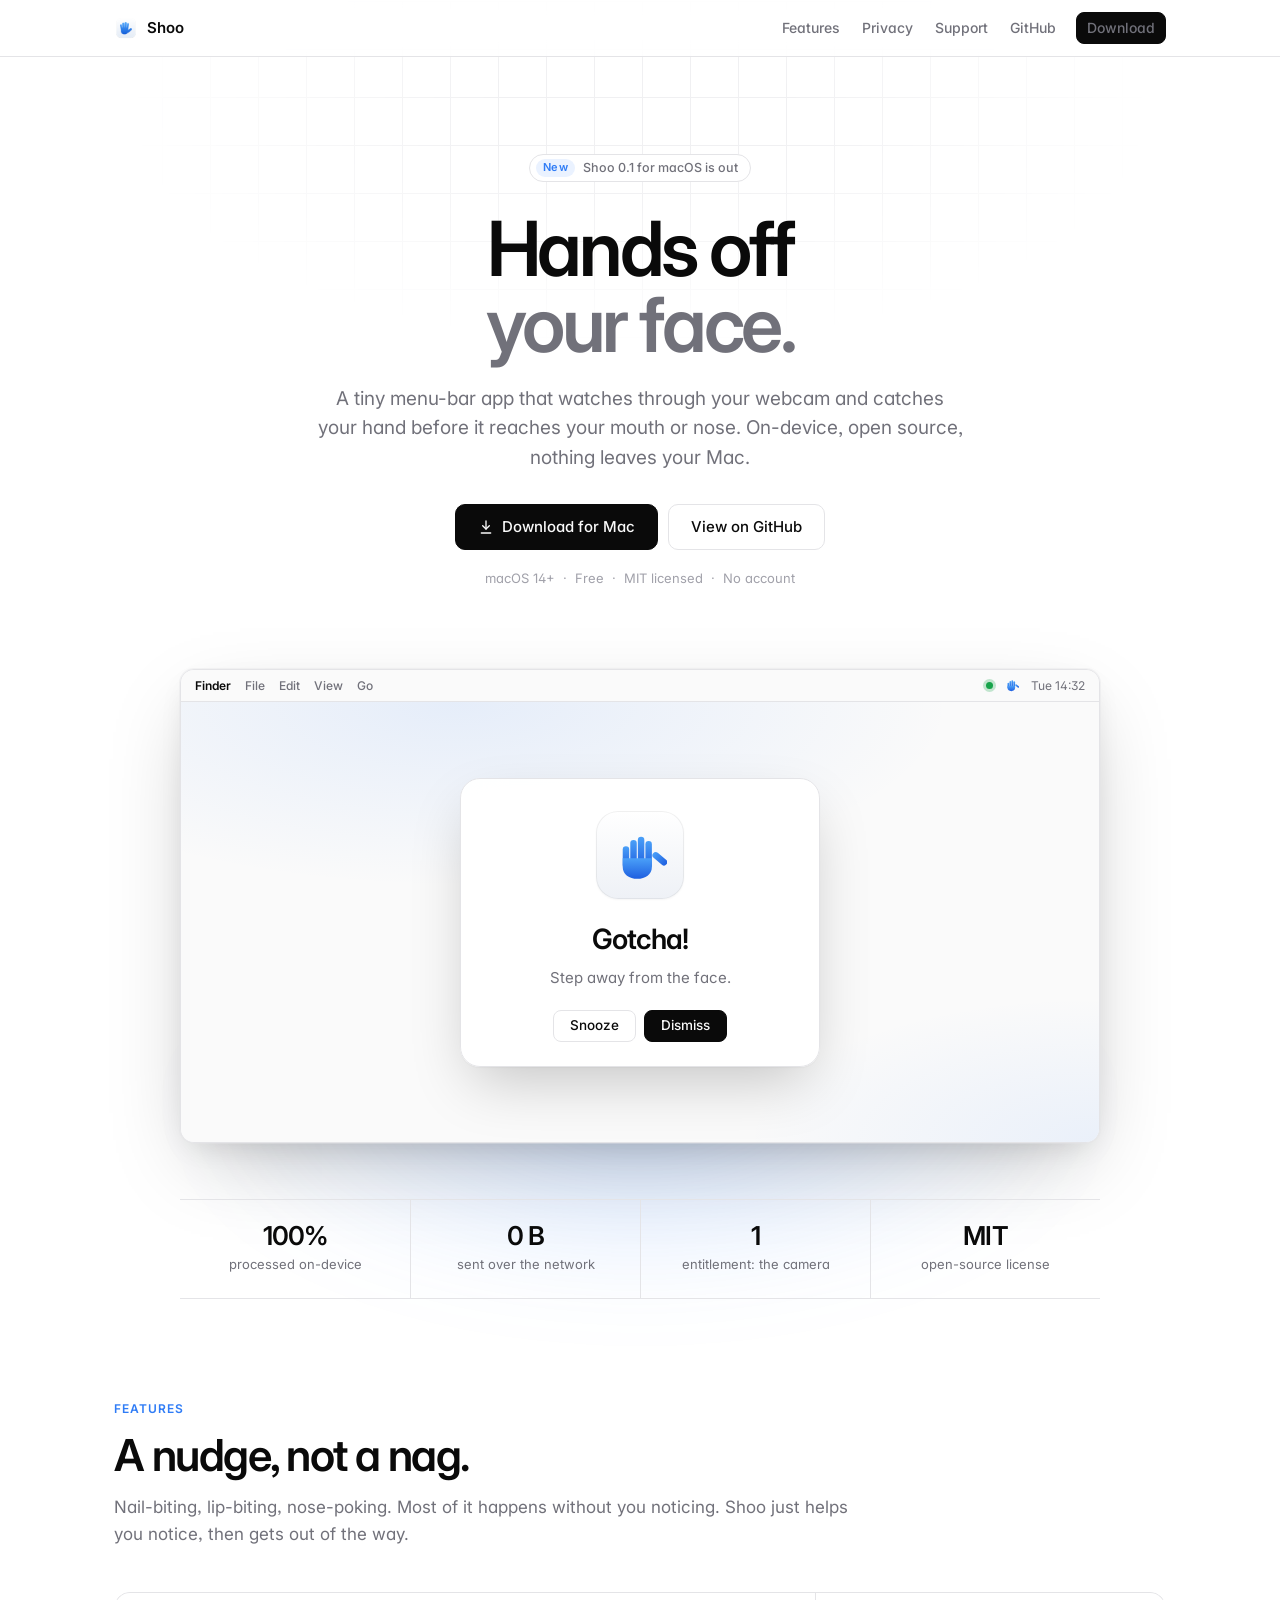
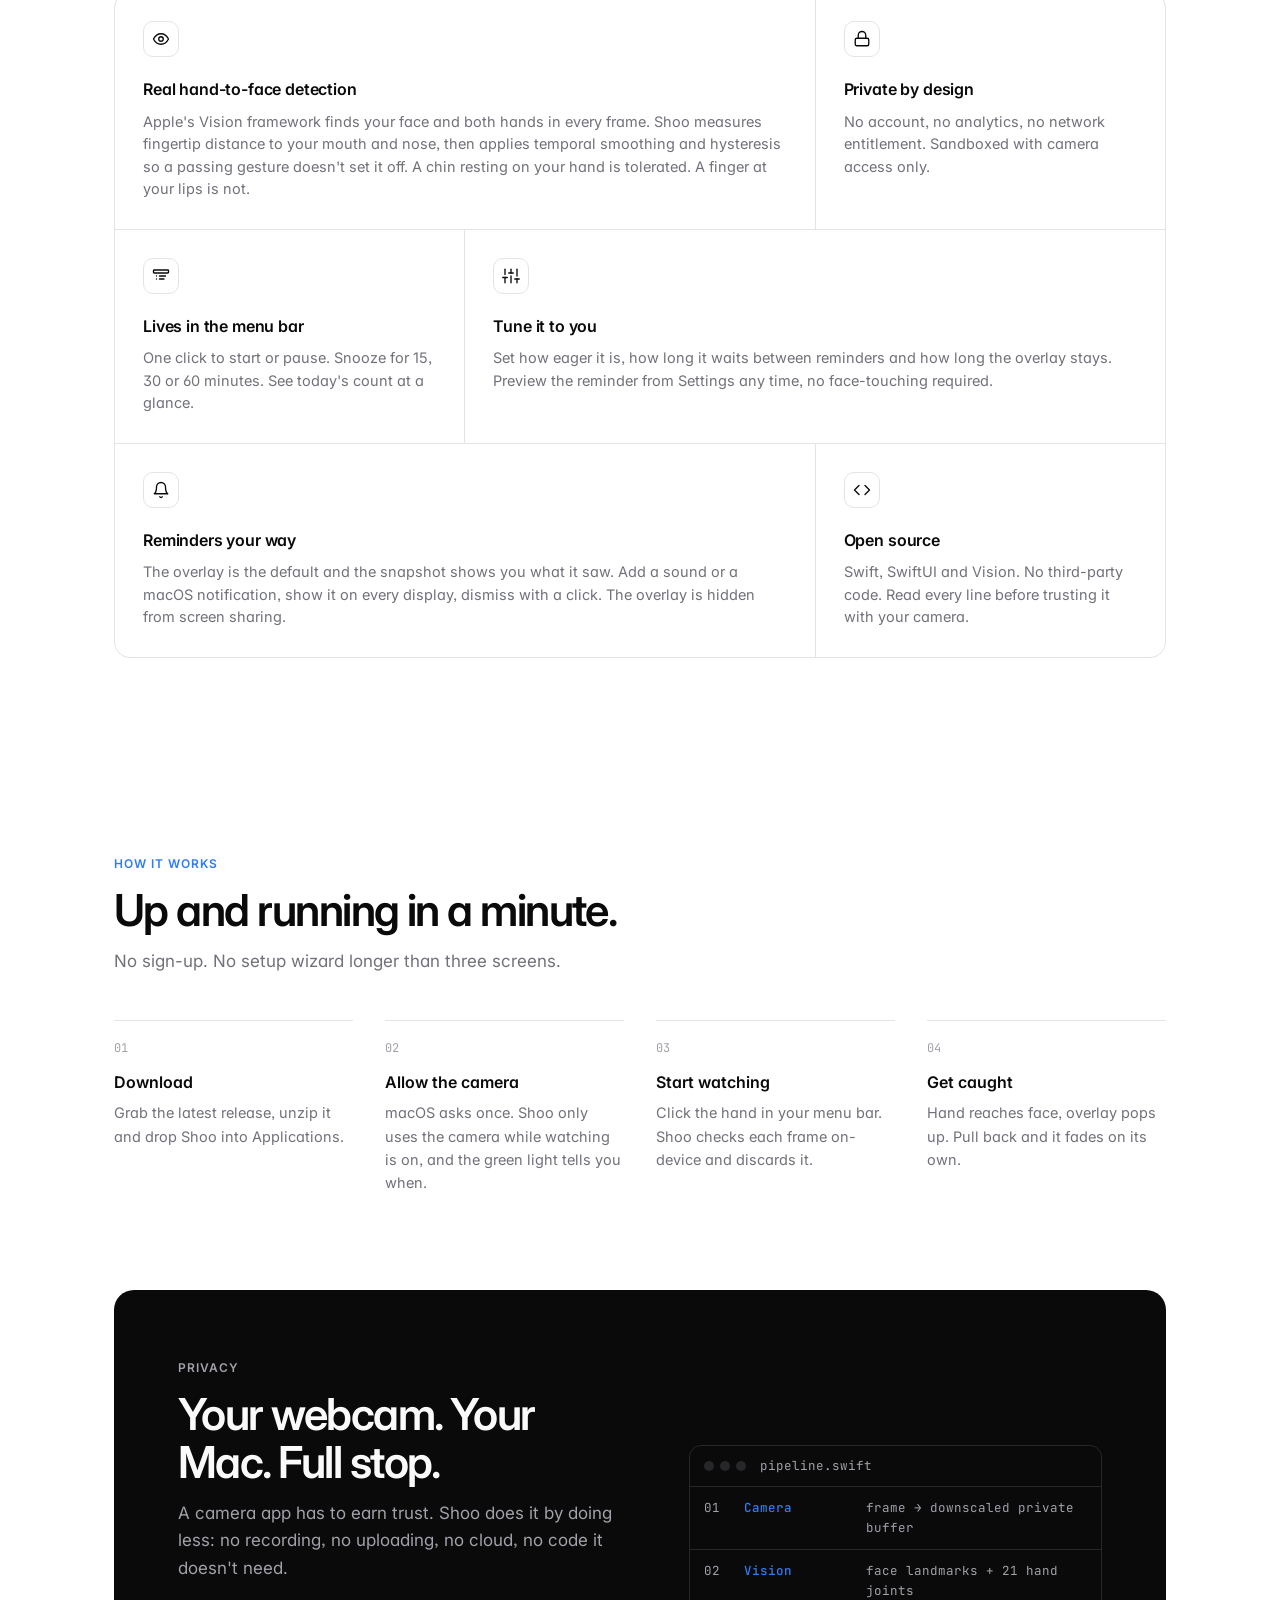
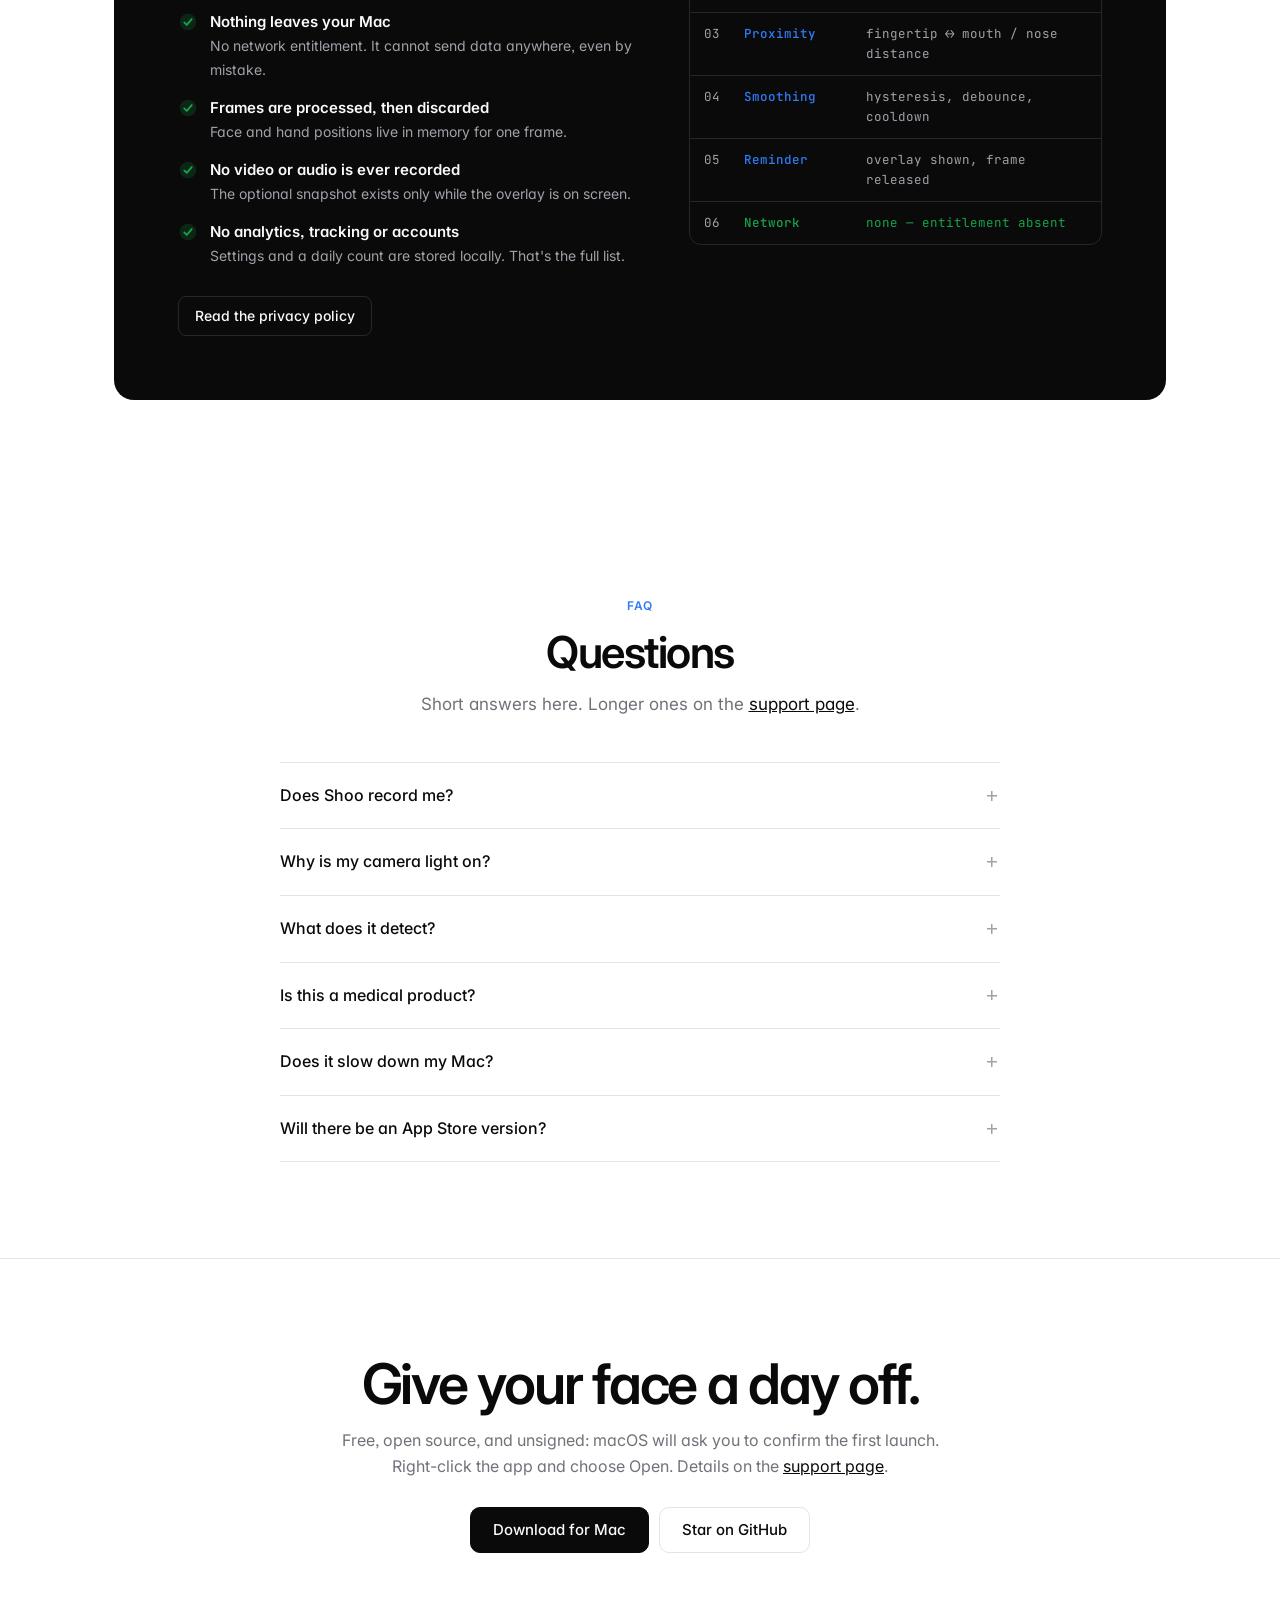
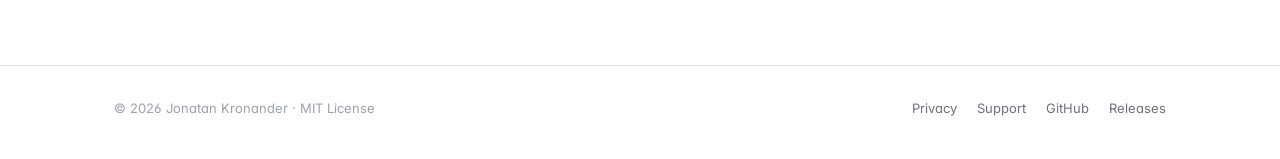
==== site/index.html @ 23e062f3 "feat: add marketing website, hosted privacy policy and support page Static site in `site/` deployed " ====
<!doctype html>
<html lang="en">
<head>
  <meta charset="utf-8">
  <meta name="viewport" content="width=device-width, initial-scale=1">
  <title>Shoo — Hands off your face</title>
  <meta name="description" content="Shoo is a free, open-source macOS menu-bar app that notices when your hand reaches your face and gently reminds you to stop. Everything runs on-device. Nothing leaves your Mac.">
  <link rel="icon" href="assets/favicon.png" type="image/png">
  <link rel="apple-touch-icon" href="assets/apple-touch-icon.png">
  <link rel="preconnect" href="https://fonts.googleapis.com">
  <link rel="preconnect" href="https://fonts.gstatic.com" crossorigin>
  <link href="https://fonts.googleapis.com/css2?family=Inter:wght@400;500;600&family=JetBrains+Mono:wght@400;500&display=swap" rel="stylesheet">
  <link rel="stylesheet" href="style.css">
  <meta property="og:type" content="website">
  <meta property="og:title" content="Shoo — Hands off your face">
  <meta property="og:description" content="A private, on-device macOS reminder for nail-biting, nose-touching and other hand-to-face habits.">
  <meta property="og:image" content="https://jkkronk.github.io/shoo/assets/icon-512.png">
  <meta property="og:url" content="https://jkkronk.github.io/shoo/">
  <meta name="twitter:card" content="summary">
</head>
<body>

<svg width="0" height="0" style="position:absolute" aria-hidden="true">
  <defs>
    <linearGradient id="handGrad" x1="0" y1="0" x2="0" y2="1">
      <stop offset="0" stop-color="#4aa0f8"/>
      <stop offset="1" stop-color="#1f5fe0"/>
    </linearGradient>
    <symbol id="hand" viewBox="0 0 100 100">
      <g fill="url(#handGrad)">
        <rect x="18" y="34" width="12" height="40" rx="6"/>
        <rect x="32" y="22" width="12" height="52" rx="6"/>
        <rect x="46" y="16" width="12" height="58" rx="6"/>
        <rect x="60" y="24" width="12" height="50" rx="6"/>
        <rect x="70" y="46" width="12" height="32" rx="6" transform="rotate(-50 76 48)"/>
        <path d="M18 56 H72 V72 C72 86 60 94 45 94 C30 94 18 86 18 72 Z"/>
      </g>
    </symbol>
    <symbol id="check" viewBox="0 0 24 24">
      <circle cx="12" cy="12" r="10" fill="currentColor" opacity="0.18"/>
      <path d="M7.5 12.5l3 3 6-7" fill="none" stroke="currentColor" stroke-width="2.2" stroke-linecap="round" stroke-linejoin="round"/>
    </symbol>
  </defs>
</svg>

<header class="site-header">
  <div class="wrap">
    <a class="brand" href="./">
      <img src="assets/favicon.png" alt="" width="24" height="24">
      Shoo
    </a>
    <nav class="nav" aria-label="Primary">
      <a href="#features" class="hide-sm">Features</a>
      <a href="#privacy" class="hide-sm">Privacy</a>
      <a href="support.html">Support</a>
      <a href="https://github.com/jkkronk/shoo">GitHub</a>
      <a class="btn btn-primary btn-sm" href="https://github.com/jkkronk/shoo/releases/latest">Download</a>
    </nav>
  </div>
</header>

<main>

  <div class="wrap">
    <section class="hero">
      <a class="pill" href="https://github.com/jkkronk/shoo/releases/latest">
        <span class="tag">New</span>
        Shoo 0.1 for macOS is out
      </a>
      <h1>Hands off<br><span class="dim">your face.</span></h1>
      <p class="lead">
        A tiny menu-bar app that watches through your webcam and catches your hand
        before it reaches your mouth or nose. On-device, open source, nothing leaves your Mac.
      </p>
      <div class="cta-row">
        <a class="btn btn-primary btn-lg" href="https://github.com/jkkronk/shoo/releases/latest">
          <svg viewBox="0 0 24 24" fill="none" stroke="currentColor" stroke-width="2" stroke-linecap="round" stroke-linejoin="round" aria-hidden="true"><path d="M12 3v12"/><path d="m7 10 5 5 5-5"/><path d="M5 21h14"/></svg>
          Download for Mac
        </a>
        <a class="btn btn-secondary btn-lg" href="https://github.com/jkkronk/shoo">View on GitHub</a>
      </div>
      <p class="fineprint"><span>macOS 14+</span><span>Free</span><span>MIT licensed</span><span>No account</span></p>
    </section>

    <div class="stage">
      <div class="window" aria-label="Illustration of the Shoo reminder overlay on a Mac desktop">
        <div class="menubar" aria-hidden="true">
          <div class="left"><b>Finder</b><span>File</span><span>Edit</span><span>View</span><span>Go</span></div>
          <div class="right"><span class="live"></span><svg class="hand"><use href="#hand"/></svg><span>Tue 14:32</span></div>
        </div>
        <div class="desktop">
          <div class="overlay" role="img" aria-label="Reminder overlay saying Gotcha! Step away from the face, with Snooze and Dismiss buttons">
            <div class="hand-badge"><svg aria-hidden="true"><use href="#hand"/></svg></div>
            <h3>Gotcha!</h3>
            <p>Step away from the face.</p>
            <div class="buttons"><span>Snooze</span><span class="primary">Dismiss</span></div>
          </div>
        </div>
      </div>

      <div class="stats" aria-label="Key facts">
        <div><b>100%</b><span>processed on-device</span></div>
        <div><b>0 B</b><span>sent over the network</span></div>
        <div><b>1</b><span>entitlement: the camera</span></div>
        <div><b>MIT</b><span>open-source license</span></div>
      </div>
    </div>
  </div>

  <div class="wrap">
    <section id="features">
      <span class="kicker">Features</span>
      <h2 class="section-title">A nudge, not a nag.</h2>
      <p class="section-sub">
        Nail-biting, lip-biting, nose-poking. Most of it happens without you noticing.
        Shoo just helps you notice, then gets out of the way.
      </p>
      <div class="bento">
        <div class="span-2">
          <div class="icon"><svg viewBox="0 0 24 24" fill="none" stroke="currentColor" stroke-width="1.8" stroke-linecap="round" stroke-linejoin="round"><path d="M2 12s3.5-7 10-7 10 7 10 7-3.5 7-10 7S2 12 2 12z"/><circle cx="12" cy="12" r="3"/></svg></div>
          <h3>Real hand-to-face detection</h3>
          <p>Apple's Vision framework finds your face and both hands in every frame. Shoo measures fingertip distance to your mouth and nose, then applies temporal smoothing and hysteresis so a passing gesture doesn't set it off. A chin resting on your hand is tolerated. A finger at your lips is not.</p>
        </div>
        <div>
          <div class="icon"><svg viewBox="0 0 24 24" fill="none" stroke="currentColor" stroke-width="1.8" stroke-linecap="round" stroke-linejoin="round"><rect x="3" y="11" width="18" height="10" rx="2"/><path d="M7 11V7a5 5 0 0 1 10 0v4"/></svg></div>
          <h3>Private by design</h3>
          <p>No account, no analytics, no network entitlement. Sandboxed with camera access only.</p>
        </div>
        <div>
          <div class="icon"><svg viewBox="0 0 24 24" fill="none" stroke="currentColor" stroke-width="1.8" stroke-linecap="round" stroke-linejoin="round"><rect x="2" y="4" width="20" height="4" rx="1"/><path d="M6 12h.01"/><path d="M10 12h8"/><path d="M6 16h.01"/><path d="M10 16h6"/></svg></div>
          <h3>Lives in the menu bar</h3>
          <p>One click to start or pause. Snooze for 15, 30 or 60 minutes. See today's count at a glance.</p>
        </div>
        <div class="span-2">
          <div class="icon"><svg viewBox="0 0 24 24" fill="none" stroke="currentColor" stroke-width="1.8" stroke-linecap="round" stroke-linejoin="round"><path d="M4 21v-7"/><path d="M4 10V3"/><path d="M12 21v-9"/><path d="M12 8V3"/><path d="M20 21v-5"/><path d="M20 12V3"/><path d="M1 14h6"/><path d="M9 8h6"/><path d="M17 16h6"/></svg></div>
          <h3>Tune it to you</h3>
          <p>Set how eager it is, how long it waits between reminders and how long the overlay stays. Preview the reminder from Settings any time, no face-touching required.</p>
        </div>
        <div class="span-2">
          <div class="icon"><svg viewBox="0 0 24 24" fill="none" stroke="currentColor" stroke-width="1.8" stroke-linecap="round" stroke-linejoin="round"><path d="M18 8A6 6 0 0 0 6 8c0 7-3 9-3 9h18s-3-2-3-9"/><path d="M13.7 21a2 2 0 0 1-3.4 0"/></svg></div>
          <h3>Reminders your way</h3>
          <p>The overlay is the default and the snapshot shows you what it saw. Add a sound or a macOS notification, show it on every display, dismiss with a click. The overlay is hidden from screen sharing.</p>
        </div>
        <div>
          <div class="icon"><svg viewBox="0 0 24 24" fill="none" stroke="currentColor" stroke-width="1.8" stroke-linecap="round" stroke-linejoin="round"><path d="M16 18 22 12 16 6"/><path d="M8 6 2 12l6 6"/></svg></div>
          <h3>Open source</h3>
          <p>Swift, SwiftUI and Vision. No third-party code. Read every line before trusting it with your camera.</p>
        </div>
      </div>
    </section>
  </div>

  <div class="wrap">
    <section id="how">
      <span class="kicker">How it works</span>
      <h2 class="section-title">Up and running in a minute.</h2>
      <p class="section-sub">No sign-up. No setup wizard longer than three screens.</p>
      <div class="steps">
        <div class="step">
          <h3>Download</h3>
          <p>Grab the latest release, unzip it and drop Shoo into Applications.</p>
        </div>
        <div class="step">
          <h3>Allow the camera</h3>
          <p>macOS asks once. Shoo only uses the camera while watching is on, and the green light tells you when.</p>
        </div>
        <div class="step">
          <h3>Start watching</h3>
          <p>Click the hand in your menu bar. Shoo checks each frame on-device and discards it.</p>
        </div>
        <div class="step">
          <h3>Get caught</h3>
          <p>Hand reaches face, overlay pops up. Pull back and it fades on its own.</p>
        </div>
      </div>
    </section>
  </div>

  <div class="wrap">
    <section id="privacy" style="padding-top:0">
      <div class="panel">
        <div>
          <span class="kicker">Privacy</span>
          <h2 class="section-title">Your webcam. Your Mac. Full stop.</h2>
          <p class="section-sub">
            A camera app has to earn trust. Shoo does it by doing less: no recording,
            no uploading, no cloud, no code it doesn't need.
          </p>
          <ul class="checklist">
            <li><svg><use href="#check"/></svg><div><strong>Nothing leaves your Mac</strong><span>No network entitlement. It cannot send data anywhere, even by mistake.</span></div></li>
            <li><svg><use href="#check"/></svg><div><strong>Frames are processed, then discarded</strong><span>Face and hand positions live in memory for one frame.</span></div></li>
            <li><svg><use href="#check"/></svg><div><strong>No video or audio is ever recorded</strong><span>The optional snapshot exists only while the overlay is on screen.</span></div></li>
            <li><svg><use href="#check"/></svg><div><strong>No analytics, tracking or accounts</strong><span>Settings and a daily count are stored locally. That's the full list.</span></div></li>
          </ul>
          <a class="btn btn-secondary" href="privacy.html">Read the privacy policy</a>
        </div>
        <div class="pipeline" aria-label="On-device processing pipeline">
          <div class="head"><i></i><i></i><i></i><span>pipeline.swift</span></div>
          <div class="pipe"><em>01</em><b>Camera</b><span>frame → downscaled private buffer</span></div>
          <div class="pipe"><em>02</em><b>Vision</b><span>face landmarks + 21 hand joints</span></div>
          <div class="pipe"><em>03</em><b>Proximity</b><span>fingertip ↔ mouth / nose distance</span></div>
          <div class="pipe"><em>04</em><b>Smoothing</b><span>hysteresis, debounce, cooldown</span></div>
          <div class="pipe"><em>05</em><b>Reminder</b><span>overlay shown, frame released</span></div>
          <div class="pipe"><em>06</em><b class="ok">Network</b><span class="ok">none — entitlement absent</span></div>
        </div>
      </div>
    </section>
  </div>

  <div class="wrap">
    <section id="faq" class="center">
      <span class="kicker">FAQ</span>
      <h2 class="section-title">Questions</h2>
      <p class="section-sub">Short answers here. Longer ones on the <a href="support.html" style="color:var(--text);text-decoration:underline">support page</a>.</p>
      <div class="faq" style="text-align:left">
        <details>
          <summary>Does Shoo record me?</summary>
          <p>No. It never writes video, audio or images to disk, and it has no way to upload anything. Each frame is analysed in memory and thrown away.</p>
        </details>
        <details>
          <summary>Why is my camera light on?</summary>
          <p>Because Shoo is watching. The light is on whenever watching is enabled, and off when you pause or quit. That's how macOS works, and it means you always know.</p>
        </details>
        <details>
          <summary>What does it detect?</summary>
          <p>Hands near the mouth and nose: nail-biting, lip-biting, nose-touching and similar. It doesn't try to detect hair-pulling or skin-picking elsewhere on the face.</p>
        </details>
        <details>
          <summary>Is this a medical product?</summary>
          <p>No. Shoo is a reminder tool. It doesn't diagnose or treat anything. If a habit is causing you distress, please talk to a healthcare professional.</p>
        </details>
        <details>
          <summary>Does it slow down my Mac?</summary>
          <p>Shoo caps the frame rate and downscales each frame before analysis, so it stays light. You can pause it any time from the menu bar.</p>
        </details>
        <details>
          <summary>Will there be an App Store version?</summary>
          <p>It's being worked on. Until then, download the zipped app from GitHub Releases or build it yourself from source.</p>
        </details>
      </div>
    </section>
  </div>

  <div class="cta-final">
    <div class="wrap">
      <h2>Give your face a day off.</h2>
      <p>Free, open source, and unsigned: macOS will ask you to confirm the first launch. Right-click the app and choose Open. Details on the <a href="support.html#install" style="color:var(--text);text-decoration:underline">support page</a>.</p>
      <div class="cta-row">
        <a class="btn btn-primary btn-lg" href="https://github.com/jkkronk/shoo/releases/latest">Download for Mac</a>
        <a class="btn btn-secondary btn-lg" href="https://github.com/jkkronk/shoo">Star on GitHub</a>
      </div>
    </div>
  </div>

</main>

<footer class="site-footer">
  <div class="wrap">
    <div>© 2026 Jonatan Kronander · MIT License</div>
    <nav aria-label="Footer">
      <a href="privacy.html">Privacy</a>
      <a href="support.html">Support</a>
      <a href="https://github.com/jkkronk/shoo">GitHub</a>
      <a href="https://github.com/jkkronk/shoo/releases">Releases</a>
    </nav>
  </div>
</footer>

</body>
</html>
---- site/style.css ----
/* Shoo marketing site — plain CSS, no build step. */

:root {
  --bg: #ffffff;
  --bg-2: #fafafa;
  --surface: #ffffff;
  --text: #0a0a0a;
  --text-2: #3f3f46;
  --muted: #71717a;
  --faint: #a1a1aa;
  --line: #e4e4e7;
  --line-2: #f0f0f2;
  --accent: #2f7cf6;
  --accent-ink: #1d5fdc;
  --accent-soft: #eaf2ff;
  --ink: #0a0a0a;
  --ink-text: #fafafa;
  --ink-muted: #a1a1aa;
  --ink-line: #27272a;
  --ok: #16a34a;
  --radius: 12px;
  --max: 1100px;
  color-scheme: light dark;
}

@media (prefers-color-scheme: dark) {
  :root:not([data-theme="light"]) {
    --bg: #0a0a0a;
    --bg-2: #0f0f10;
    --surface: #111113;
    --text: #fafafa;
    --text-2: #d4d4d8;
    --muted: #a1a1aa;
    --faint: #71717a;
    --line: #27272a;
    --line-2: #1c1c1f;
    --accent: #4b93ff;
    --accent-ink: #2f7cf6;
    --accent-soft: #10213f;
    --ink: #fafafa;
    --ink-text: #0a0a0a;
    --ink-muted: #52525b;
    --ink-line: #d4d4d8;
    --ok: #22c55e;
  }
}

:root[data-theme="dark"] {
  --bg: #0a0a0a;
  --bg-2: #0f0f10;
  --surface: #111113;
  --text: #fafafa;
  --text-2: #d4d4d8;
  --muted: #a1a1aa;
  --faint: #71717a;
  --line: #27272a;
  --line-2: #1c1c1f;
  --accent: #4b93ff;
  --accent-ink: #2f7cf6;
  --accent-soft: #10213f;
  --ink: #fafafa;
  --ink-text: #0a0a0a;
  --ink-muted: #52525b;
  --ink-line: #d4d4d8;
  --ok: #22c55e;
}

* { box-sizing: border-box; }
html { scroll-behavior: smooth; }

body {
  margin: 0;
  background: var(--bg);
  color: var(--text);
  font-family: "Inter", -apple-system, BlinkMacSystemFont, "SF Pro Text", "Segoe UI", Helvetica, Arial, sans-serif;
  font-feature-settings: "cv11", "ss01", "ss03";
  font-size: 16px;
  line-height: 1.6;
  -webkit-font-smoothing: antialiased;
  text-rendering: optimizeLegibility;
}

a { color: inherit; text-decoration: none; }
img { max-width: 100%; height: auto; display: block; }

code, kbd, pre, .mono {
  font-family: "JetBrains Mono", ui-monospace, "SF Mono", Menlo, Consolas, monospace;
  font-size: 0.9em;
}
code {
  background: var(--line-2);
  border: 1px solid var(--line);
  padding: 0.05em 0.4em;
  border-radius: 6px;
  font-size: 0.86em;
}
pre {
  background: var(--bg-2);
  border: 1px solid var(--line);
  border-radius: 10px;
  padding: 14px 16px;
  overflow-x: auto;
  font-size: 14px;
}
pre code { background: none; border: 0; padding: 0; font-size: inherit; }

.wrap { max-width: var(--max); margin: 0 auto; padding: 0 24px; }
@media (max-width: 560px) { .wrap { padding: 0 16px; } }

/* ---------- Header ---------- */

.site-header {
  position: sticky;
  top: 0;
  z-index: 20;
  background: color-mix(in srgb, var(--bg) 72%, transparent);
  backdrop-filter: saturate(180%) blur(16px);
  -webkit-backdrop-filter: saturate(180%) blur(16px);
  border-bottom: 1px solid var(--line);
}
.site-header .wrap {
  display: flex;
  align-items: center;
  justify-content: space-between;
  gap: 16px;
  height: 56px;
}
.brand {
  display: flex;
  align-items: center;
  gap: 9px;
  font-weight: 600;
  font-size: 15px;
  letter-spacing: -0.01em;
}
.brand img { width: 24px; height: 24px; border-radius: 6px; }

.nav { display: flex; align-items: center; gap: 2px; }
.nav a {
  color: var(--muted);
  padding: 6px 10px;
  border-radius: 8px;
  font-size: 14px;
  font-weight: 500;
  transition: color 0.15s, background 0.15s;
}
.nav a:hover { color: var(--text); background: var(--line-2); }
.nav a[aria-current="page"] { color: var(--text); }
.nav .btn { margin-left: 8px; }
@media (max-width: 640px) {
  .nav a.hide-sm, .nav a[aria-current="page"] { display: none; }
  .nav .btn { margin-left: 2px; }
}

/* ---------- Buttons ---------- */

.btn {
  display: inline-flex;
  align-items: center;
  justify-content: center;
  gap: 8px;
  height: 40px;
  padding: 0 16px;
  border-radius: 8px;
  font-weight: 500;
  font-size: 14px;
  border: 1px solid transparent;
  white-space: nowrap;
  transition: background 0.15s, border-color 0.15s, color 0.15s, transform 0.1s;
}
.btn:active { transform: translateY(1px); }
.btn svg { width: 16px; height: 16px; }

.btn-primary {
  background: var(--ink);
  color: var(--ink-text);
  border-color: var(--ink);
}
.btn-primary:hover { background: color-mix(in srgb, var(--ink) 85%, var(--bg)); }

.btn-secondary {
  background: var(--bg);
  color: var(--text);
  border-color: var(--line);
}
.btn-secondary:hover { background: var(--line-2); border-color: color-mix(in srgb, var(--line) 50%, var(--muted)); }

.btn-sm { height: 32px; padding: 0 12px; font-size: 13px; }
.btn-lg { height: 46px; padding: 0 22px; font-size: 15px; border-radius: 10px; }

/* ---------- Hero ---------- */

.hero {
  position: relative;
  text-align: center;
  padding: 96px 0 56px;
}
@media (max-width: 720px) { .hero { padding: 64px 0 40px; } }

.hero::before {
  content: "";
  position: absolute;
  inset: -56px 0 auto 0;
  height: 560px;
  background-image:
    linear-gradient(to right, var(--line-2) 1px, transparent 1px),
    linear-gradient(to bottom, var(--line-2) 1px, transparent 1px);
  background-size: 48px 48px;
  mask-image: radial-gradient(ellipse 70% 60% at 50% 20%, #000 20%, transparent 70%);
  -webkit-mask-image: radial-gradient(ellipse 70% 60% at 50% 20%, #000 20%, transparent 70%);
  pointer-events: none;
  z-index: -1;
}

.pill {
  display: inline-flex;
  align-items: center;
  gap: 8px;
  height: 28px;
  padding: 0 12px 0 6px;
  border: 1px solid var(--line);
  border-radius: 999px;
  background: var(--bg);
  font-size: 12.5px;
  font-weight: 500;
  color: var(--muted);
  margin-bottom: 28px;
}
.pill .tag {
  display: inline-flex;
  align-items: center;
  height: 18px;
  padding: 0 7px;
  border-radius: 999px;
  background: var(--accent-soft);
  color: var(--accent);
  font-size: 11px;
  font-weight: 600;
  letter-spacing: 0.02em;
}

h1 {
  font-size: clamp(44px, 7vw, 76px);
  line-height: 1.0;
  letter-spacing: -0.045em;
  font-weight: 600;
  margin: 0 auto 22px;
}
h1 .dim { color: var(--muted); }

.lead {
  font-size: clamp(17px, 2vw, 19px);
  line-height: 1.55;
  color: var(--muted);
  margin: 0 auto 32px;
  max-width: 34em;
}

.cta-row {
  display: flex;
  flex-wrap: wrap;
  gap: 10px;
  justify-content: center;
  align-items: center;
}
.fineprint {
  margin: 18px 0 0;
  font-size: 13px;
  color: var(--faint);
}
.fineprint span + span::before { content: "·"; margin: 0 8px; }

/* ---------- Product mock ---------- */

.stage {
  position: relative;
  padding: 24px 0 0;
}
.stage::before {
  content: "";
  position: absolute;
  left: 50%;
  top: 40%;
  width: min(900px, 110%);
  height: 60%;
  transform: translateX(-50%);
  background: radial-gradient(closest-side, rgba(47, 124, 246, 0.22), transparent);
  filter: blur(40px);
  pointer-events: none;
  z-index: -1;
}

.window {
  max-width: 920px;
  margin: 0 auto;
  border: 1px solid var(--line);
  border-radius: 14px;
  background: var(--surface);
  box-shadow:
    0 0 0 1px color-mix(in srgb, var(--line) 40%, transparent),
    0 30px 80px -20px rgba(0, 0, 0, 0.25),
    0 10px 30px -10px rgba(0, 0, 0, 0.12);
  overflow: hidden;
}
.window .menubar {
  height: 32px;
  display: flex;
  align-items: center;
  justify-content: space-between;
  padding: 0 14px;
  border-bottom: 1px solid var(--line);
  background: var(--bg-2);
  font-size: 12px;
  color: var(--muted);
}
.menubar .left { display: flex; gap: 14px; align-items: center; font-weight: 500; }
.menubar .left b { color: var(--text); font-weight: 600; }
.menubar .right { display: flex; gap: 12px; align-items: center; }
.menubar .right .hand { width: 14px; height: 14px; }
.menubar .right .live {
  width: 7px; height: 7px; border-radius: 50%;
  background: var(--ok);
  box-shadow: 0 0 0 3px color-mix(in srgb, var(--ok) 25%, transparent);
}

.desktop {
  position: relative;
  min-height: 440px;
  display: grid;
  place-items: center;
  padding: 48px 24px;
  background:
    radial-gradient(90% 70% at 30% 0%, rgba(47, 124, 246, 0.10), transparent 60%),
    radial-gradient(70% 60% at 100% 100%, rgba(47, 124, 246, 0.08), transparent 55%),
    var(--bg-2);
}
@media (max-width: 720px) { .desktop { min-height: 380px; padding: 36px 16px; } }

.overlay {
  width: min(360px, 100%);
  padding: 32px 32px 24px;
  text-align: center;
  background: color-mix(in srgb, var(--surface) 94%, transparent);
  backdrop-filter: blur(20px);
  -webkit-backdrop-filter: blur(20px);
  border: 1px solid var(--line);
  border-radius: 20px;
  box-shadow: 0 1px 2px rgba(0,0,0,0.04), 0 24px 60px -12px rgba(0, 0, 0, 0.22);
  animation: pop 0.7s cubic-bezier(0.2, 0.9, 0.3, 1.15) both;
}
@media (prefers-reduced-motion: reduce) { .overlay { animation: none; } }
@keyframes pop {
  from { transform: scale(0.94) translateY(6px); opacity: 0; }
  to { transform: none; opacity: 1; }
}
.overlay .hand-badge {
  width: 88px; height: 88px;
  margin: 0 auto 18px;
  border-radius: 22px;
  background: linear-gradient(180deg, #ffffff, #eef1f6);
  box-shadow: inset 0 0 0 1px rgba(10, 10, 10, 0.06), 0 1px 2px rgba(0,0,0,0.04);
  display: grid;
  place-items: center;
}
.overlay .hand-badge svg { width: 54px; height: 54px; }
.overlay h3 {
  margin: 0 0 4px;
  font-size: 28px;
  letter-spacing: -0.03em;
  font-weight: 600;
}
.overlay p { margin: 0 0 20px; color: var(--muted); font-size: 15px; }
.overlay .buttons { display: flex; justify-content: center; gap: 8px; }
.overlay .buttons span {
  height: 32px;
  display: inline-flex; align-items: center;
  padding: 0 16px;
  border-radius: 8px;
  background: var(--bg);
  border: 1px solid var(--line);
  font-size: 13.5px;
  font-weight: 500;
}
.overlay .buttons span.primary { background: var(--ink); color: var(--ink-text); border-color: var(--ink); }

/* ---------- Stats strip ---------- */

.stats {
  margin: 56px auto 0;
  max-width: 920px;
  display: grid;
  grid-template-columns: repeat(4, 1fr);
  border-top: 1px solid var(--line);
  border-bottom: 1px solid var(--line);
}
.stats div {
  padding: 22px 16px;
  text-align: center;
  border-left: 1px solid var(--line);
}
.stats div:first-child { border-left: 0; }
.stats b {
  display: block;
  font-size: 26px;
  font-weight: 600;
  letter-spacing: -0.03em;
  line-height: 1.1;
}
.stats span { font-size: 13px; color: var(--muted); }
@media (max-width: 720px) {
  .stats { grid-template-columns: 1fr 1fr; }
  .stats div:nth-child(3) { border-left: 0; }
  .stats div:nth-child(n+3) { border-top: 1px solid var(--line); }
}

/* ---------- Sections ---------- */

section { padding: 96px 0; }
@media (max-width: 720px) { section { padding: 64px 0; } }

.kicker {
  display: inline-block;
  font-size: 12px;
  font-weight: 600;
  letter-spacing: 0.08em;
  text-transform: uppercase;
  color: var(--accent);
  margin-bottom: 14px;
}
.section-title {
  font-size: clamp(30px, 4.2vw, 44px);
  letter-spacing: -0.035em;
  line-height: 1.08;
  font-weight: 600;
  margin: 0 0 14px;
  max-width: 18ch;
}
.section-sub {
  color: var(--muted);
  font-size: 17px;
  margin: 0 0 44px;
  max-width: 44em;
}
.center { text-align: center; }
.center .section-title, .center .section-sub { margin-left: auto; margin-right: auto; }

/* Bento grid with hairline dividers */
.bento {
  display: grid;
  grid-template-columns: repeat(3, 1fr);
  border: 1px solid var(--line);
  border-radius: 16px;
  overflow: hidden;
  background: var(--line);
  gap: 1px;
}
.bento > div {
  background: var(--bg);
  padding: 28px;
  min-height: 180px;
  display: flex;
  flex-direction: column;
  gap: 8px;
}
.bento > div:hover { background: var(--bg-2); }
.bento .span-2 { grid-column: span 2; }
@media (max-width: 860px) { .bento { grid-template-columns: 1fr 1fr; } .bento .span-2 { grid-column: span 1; } }
@media (max-width: 560px) { .bento { grid-template-columns: 1fr; } .bento .span-2 { grid-column: span 1; } }

.bento .icon {
  width: 36px; height: 36px;
  border-radius: 10px;
  border: 1px solid var(--line);
  background: var(--surface);
  color: var(--text);
  display: grid;
  place-items: center;
}
.bento .icon svg { width: 18px; height: 18px; }
.bento h3 { margin: 12px 0 0; font-size: 16px; font-weight: 600; letter-spacing: -0.01em; }
.bento p { margin: 0; color: var(--muted); font-size: 14.5px; line-height: 1.55; }

/* Steps */
.steps {
  display: grid;
  grid-template-columns: repeat(4, 1fr);
  gap: 32px;
  counter-reset: step;
}
@media (max-width: 860px) { .steps { grid-template-columns: 1fr 1fr; } }
@media (max-width: 560px) { .steps { grid-template-columns: 1fr; gap: 24px; } }
.step { position: relative; padding-top: 18px; border-top: 1px solid var(--line); }
.step::before {
  counter-increment: step;
  content: "0" counter(step);
  display: block;
  font-family: "JetBrains Mono", ui-monospace, Menlo, monospace;
  font-size: 12px;
  color: var(--faint);
  margin-bottom: 12px;
  letter-spacing: 0.04em;
}
.step h3 { margin: 0 0 6px; font-size: 16px; font-weight: 600; }
.step p { margin: 0; color: var(--muted); font-size: 14.5px; }

/* Inverted privacy panel */
.panel {
  background: var(--ink);
  color: var(--ink-text);
  border-radius: 20px;
  padding: 64px;
  display: grid;
  grid-template-columns: 1.1fr 1fr;
  gap: 56px;
  align-items: center;
}
@media (max-width: 860px) { .panel { grid-template-columns: 1fr; padding: 40px 28px; gap: 36px; } }
.panel .kicker { color: var(--ink-muted); }
.panel .section-title { color: var(--ink-text); }
.panel .section-sub { color: var(--ink-muted); margin-bottom: 28px; }

.checklist { list-style: none; padding: 0; margin: 0 0 28px; display: grid; gap: 14px; }
.checklist li { display: flex; gap: 12px; align-items: flex-start; font-size: 15px; }
.checklist li svg { flex: none; width: 20px; height: 20px; color: var(--ok); margin-top: 2px; }
.checklist li strong { display: block; font-weight: 600; }
.checklist li span { color: var(--ink-muted); font-size: 14px; }

.panel .btn-secondary {
  background: transparent;
  color: var(--ink-text);
  border-color: var(--ink-line);
}
.panel .btn-secondary:hover { background: color-mix(in srgb, var(--ink-text) 8%, transparent); }

.pipeline {
  border: 1px solid var(--ink-line);
  border-radius: 12px;
  overflow: hidden;
  font-family: "JetBrains Mono", ui-monospace, "SF Mono", Menlo, monospace;
  font-size: 12.5px;
}
.pipeline .head {
  display: flex; gap: 6px; align-items: center;
  padding: 10px 14px;
  border-bottom: 1px solid var(--ink-line);
  color: var(--ink-muted);
}
.pipeline .head i { width: 10px; height: 10px; border-radius: 50%; background: var(--ink-line); display: inline-block; }
.pipeline .head span { margin-left: 8px; }
.pipe {
  display: grid;
  grid-template-columns: 28px 110px 1fr;
  gap: 12px;
  align-items: baseline;
  padding: 11px 14px;
  border-bottom: 1px solid var(--ink-line);
}
.pipe:last-child { border-bottom: 0; }
.pipe em { font-style: normal; color: var(--ink-muted); }
.pipe b { font-weight: 500; color: var(--accent); }
.pipe span { color: var(--ink-muted); }
.pipe .ok { color: var(--ok); }
@media (max-width: 480px) { .pipe { grid-template-columns: 28px 1fr; } .pipe span { grid-column: 2; } }

/* FAQ */
.faq { max-width: 720px; margin: 0 auto; border-top: 1px solid var(--line); }
details { border-bottom: 1px solid var(--line); }
summary {
  cursor: pointer;
  list-style: none;
  display: flex;
  justify-content: space-between;
  align-items: center;
  gap: 16px;
  padding: 20px 0;
  font-weight: 500;
  font-size: 16px;
}
summary::-webkit-details-marker { display: none; }
summary::after {
  content: "";
  flex: none;
  width: 16px; height: 16px;
  background:
    linear-gradient(var(--faint), var(--faint)) center / 10px 1.5px no-repeat,
    linear-gradient(var(--faint), var(--faint)) center / 1.5px 10px no-repeat;
  transition: transform 0.2s;
}
details[open] summary::after { transform: rotate(45deg); }
details p { margin: 0 0 20px; color: var(--muted); font-size: 15px; max-width: 60ch; }

/* Final CTA */
.cta-final {
  text-align: center;
  padding: 96px 0 112px;
  border-top: 1px solid var(--line);
}
.cta-final h2 {
  font-size: clamp(34px, 5.5vw, 56px);
  letter-spacing: -0.04em;
  font-weight: 600;
  margin: 0 0 14px;
  line-height: 1.05;
}
.cta-final p { color: var(--muted); margin: 0 auto 28px; max-width: 40em; font-size: 16px; }

/* ---------- Prose pages ---------- */

.prose { max-width: 680px; margin: 0 auto; padding: 72px 24px 96px; }
@media (max-width: 560px) { .prose { padding: 48px 16px 72px; } }
.prose h1 {
  font-size: clamp(34px, 5vw, 48px);
  margin: 0 0 10px;
  max-width: none;
  text-align: left;
}
.prose .updated { color: var(--faint); font-size: 14px; margin: 0 0 36px; }
.prose h2 {
  font-size: 22px;
  letter-spacing: -0.025em;
  font-weight: 600;
  margin: 48px 0 10px;
  padding-top: 24px;
  border-top: 1px solid var(--line);
}
.prose h3 { font-size: 16px; font-weight: 600; margin: 26px 0 6px; }
.prose p, .prose li { color: var(--text-2); font-size: 15.5px; }
.prose p strong, .prose li strong { color: var(--text); font-weight: 600; }
.prose a { color: var(--accent); }
.prose a:hover { text-decoration: underline; }
.prose ul, .prose ol { padding-left: 22px; }
.prose li { margin-bottom: 6px; }
.prose .callout {
  background: var(--bg-2);
  border: 1px solid var(--line);
  border-left: 3px solid var(--accent);
  border-radius: 10px;
  padding: 16px 18px;
  margin: 24px 0;
}
.prose .callout p { margin: 0; color: var(--text); }
.prose table { width: 100%; border-collapse: collapse; font-size: 14.5px; margin: 12px 0 20px; }
.prose th, .prose td { text-align: left; padding: 10px 12px; border-bottom: 1px solid var(--line); vertical-align: top; }
.prose th { font-weight: 600; font-size: 13px; color: var(--muted); text-transform: uppercase; letter-spacing: 0.05em; }
.prose td { color: var(--text-2); }

.toc {
  border: 1px solid var(--line);
  border-radius: 10px;
  padding: 14px 18px;
  font-size: 14px;
}
.toc strong { font-size: 12px; text-transform: uppercase; letter-spacing: 0.06em; color: var(--muted); }
.toc ol { margin: 8px 0 0; padding-left: 20px; columns: 2; column-gap: 24px; }
@media (max-width: 560px) { .toc ol { columns: 1; } }
.toc li { margin: 2px 0; break-inside: avoid; }
.toc a { color: var(--text-2); }

/* ---------- Footer ---------- */

.site-footer {
  border-top: 1px solid var(--line);
  padding: 32px 0 40px;
  color: var(--faint);
  font-size: 13px;
}
.site-footer .wrap {
  display: flex;
  flex-wrap: wrap;
  justify-content: space-between;
  align-items: center;
  gap: 12px 24px;
}
.site-footer nav { display: flex; flex-wrap: wrap; gap: 6px 20px; }
.site-footer a { color: var(--muted); }
.site-footer a:hover { color: var(--text); }
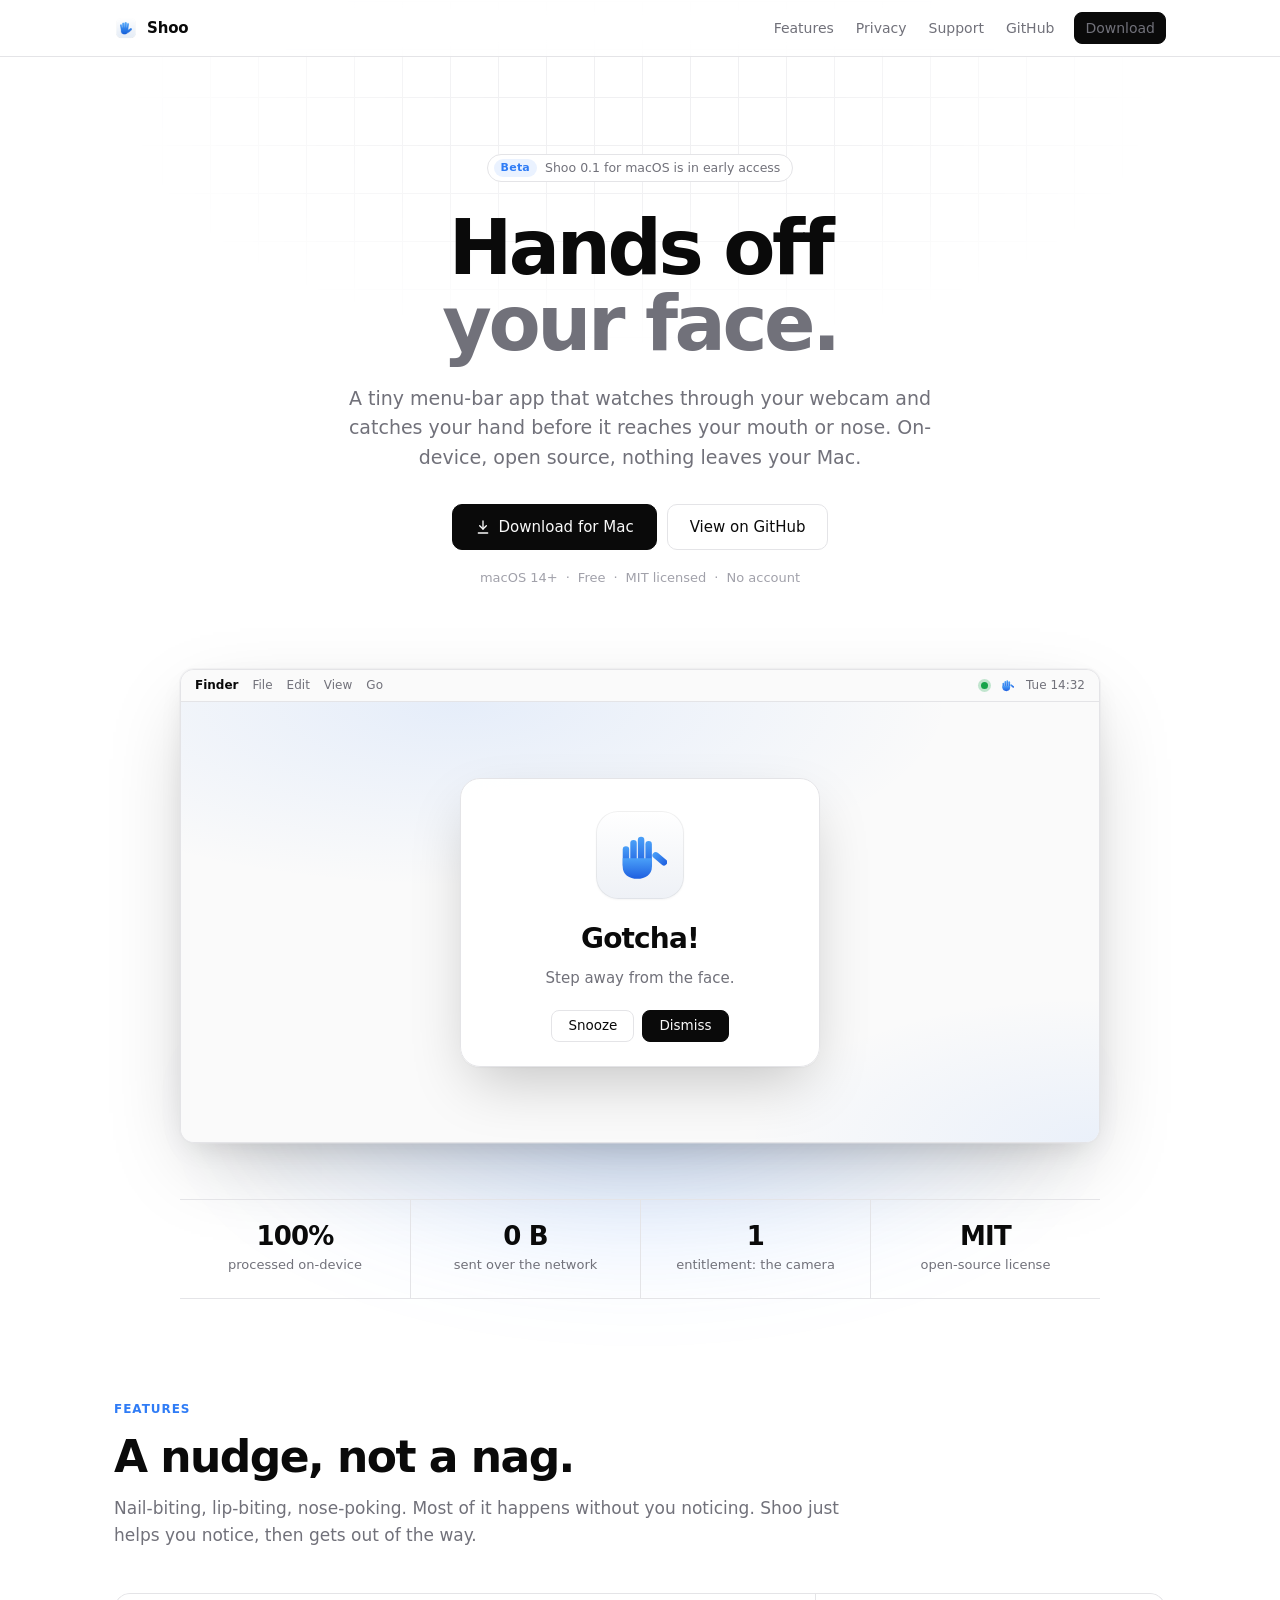
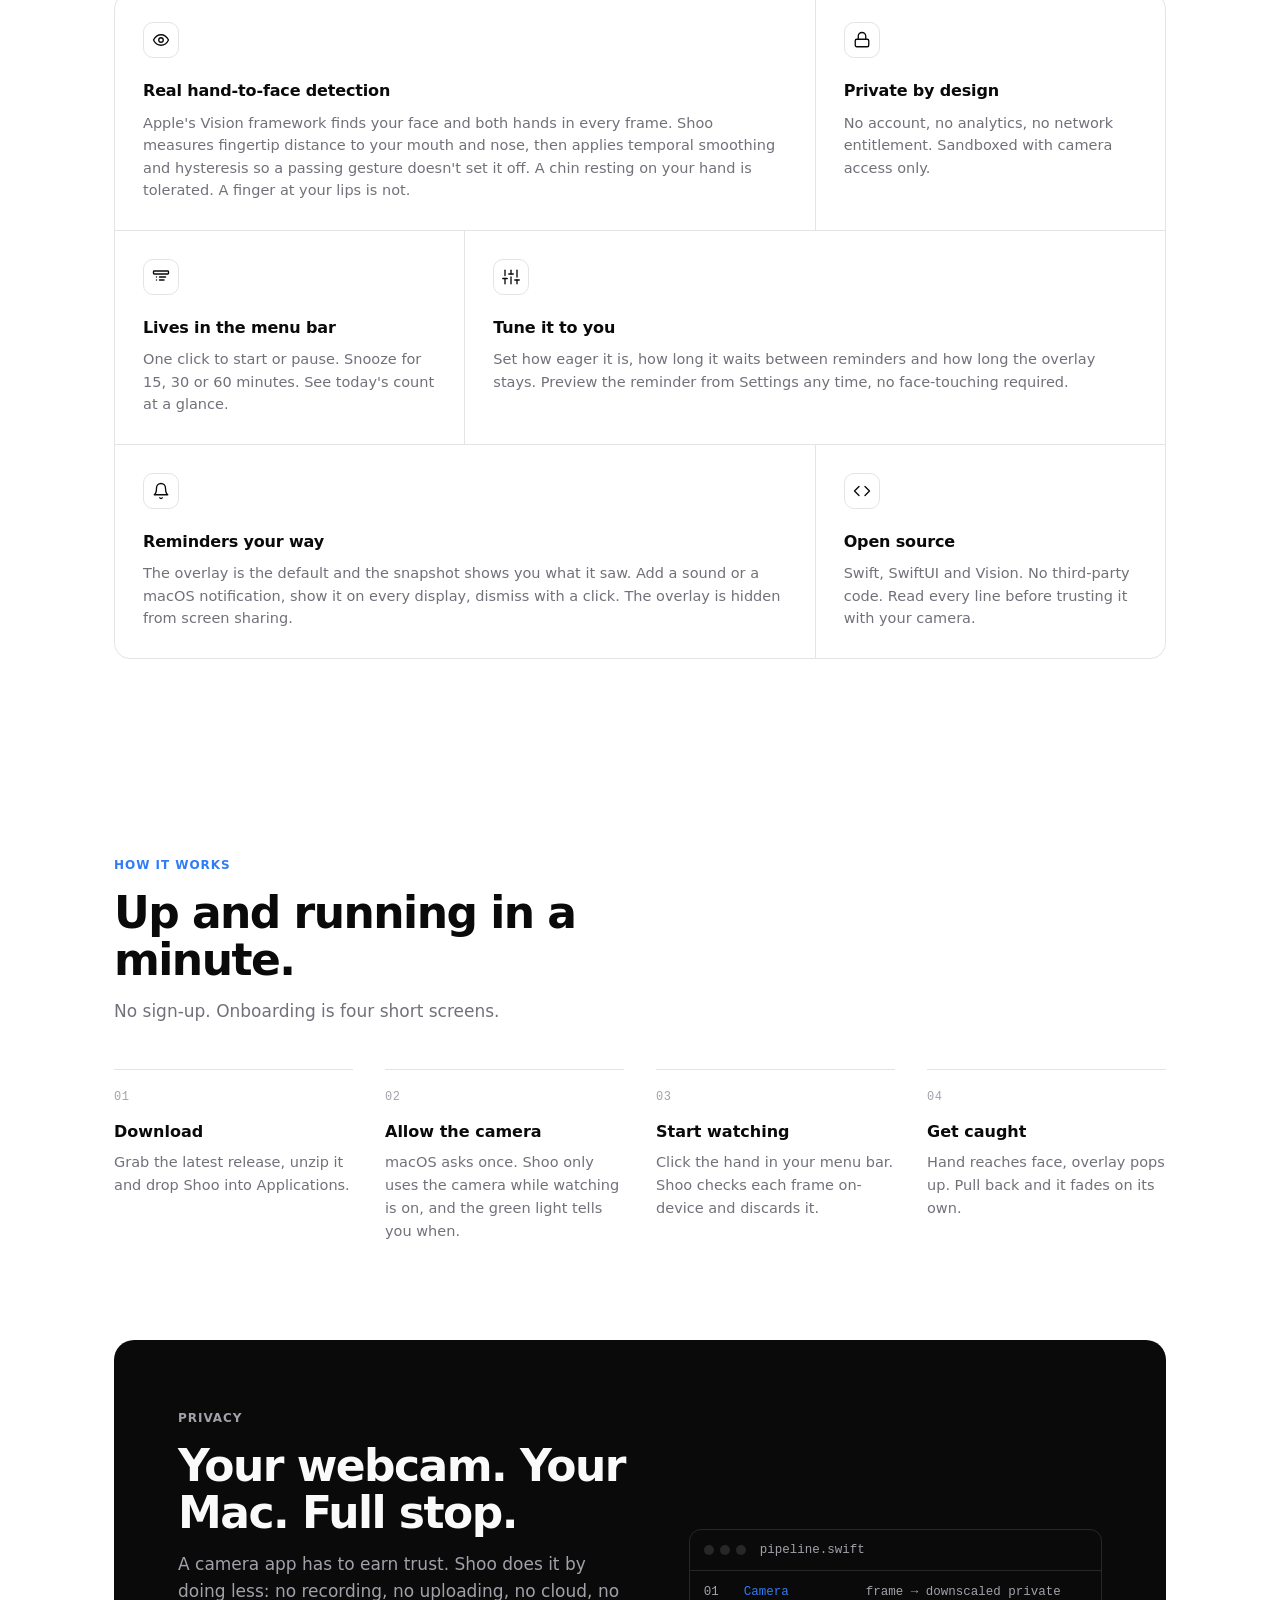
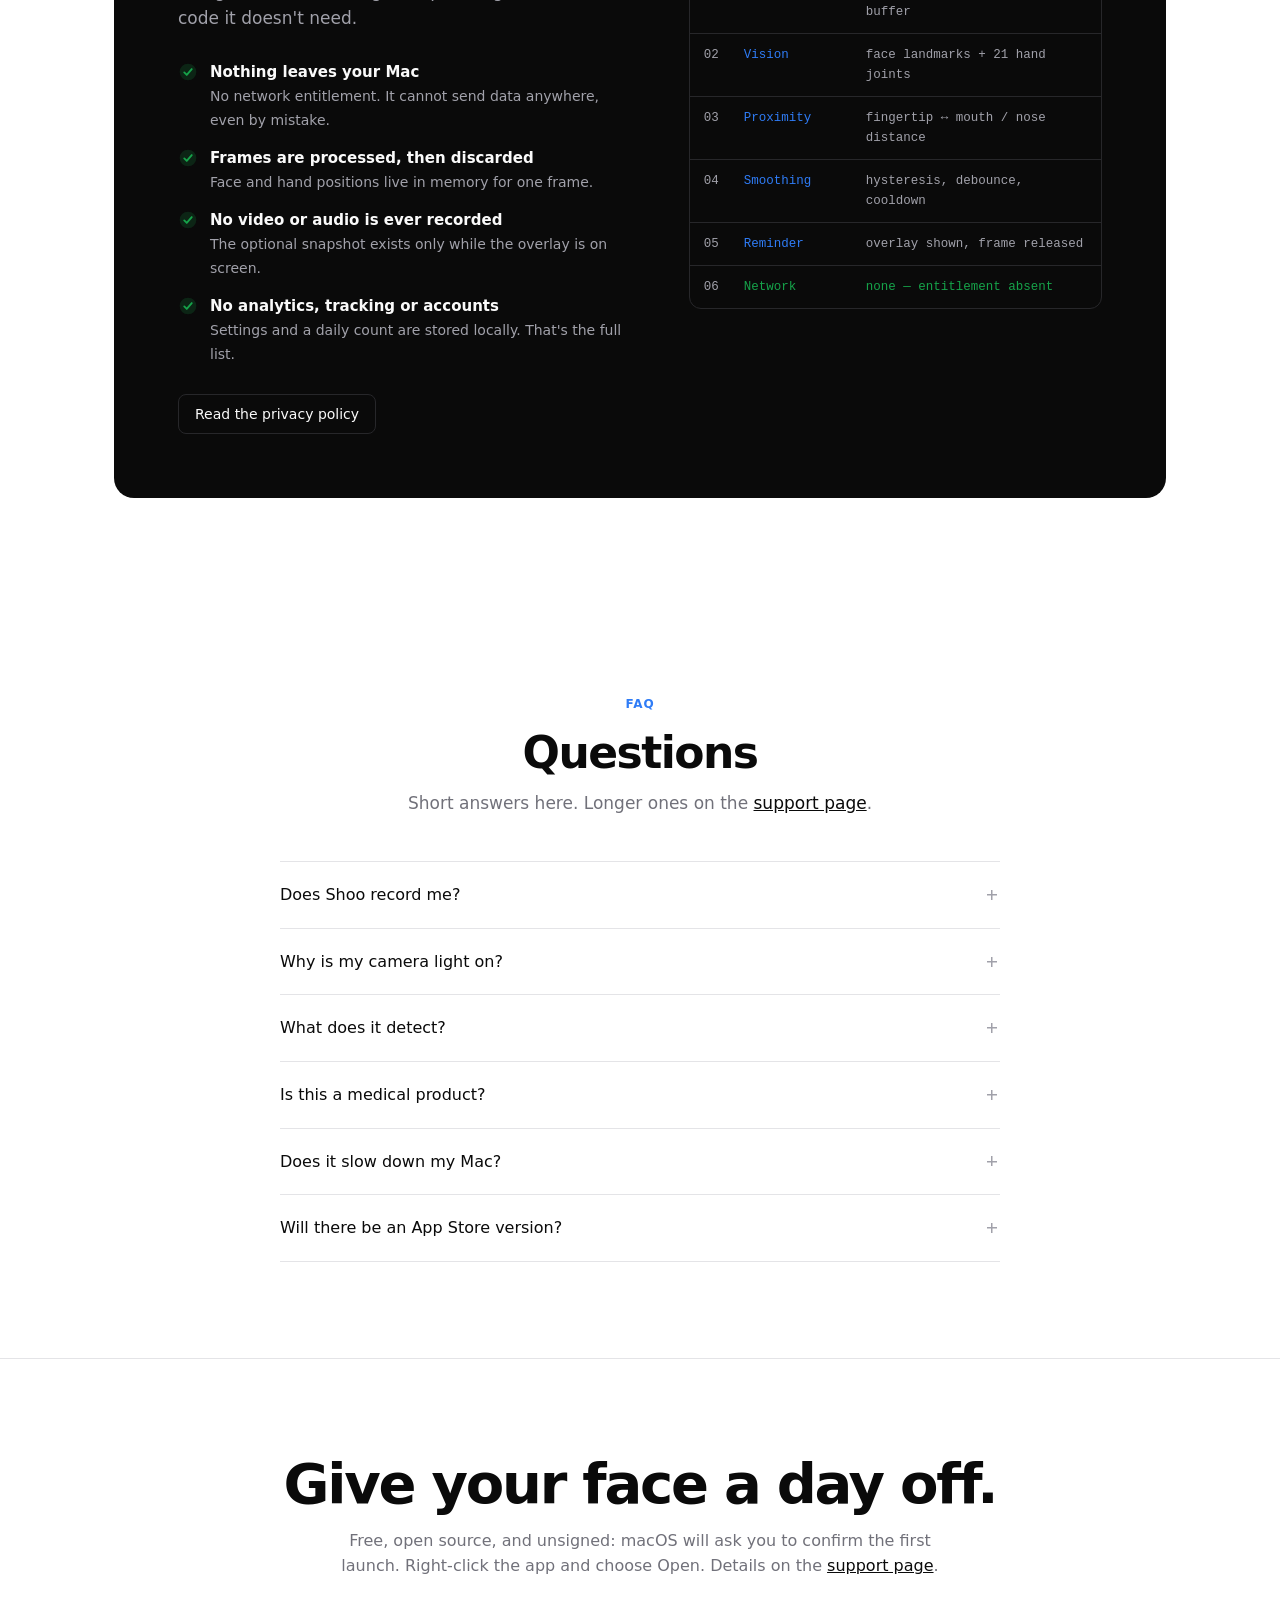
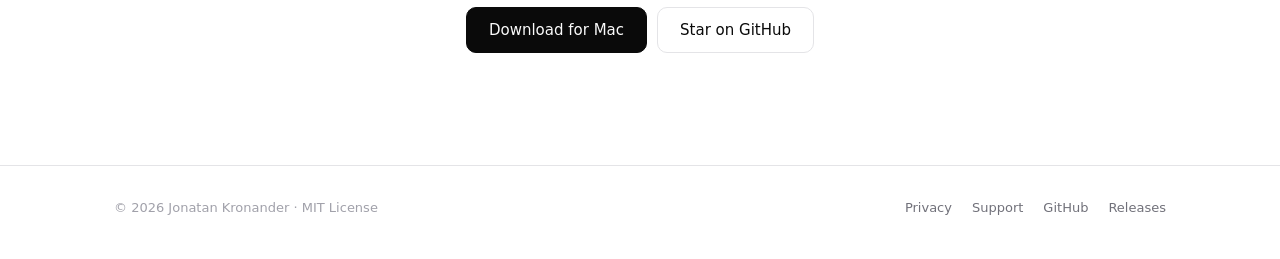
==== commit 4cffe60a: "fix: correct site claims, drop Google Fonts, align privacy policy copies Review fixes for the market" ====
--- a/site/index.html
+++ b/site/index.html
@@ -7,9 +7,6 @@
   <meta name="description" content="Shoo is a free, open-source macOS menu-bar app that notices when your hand reaches your face and gently reminds you to stop. Everything runs on-device. Nothing leaves your Mac.">
   <link rel="icon" href="assets/favicon.png" type="image/png">
   <link rel="apple-touch-icon" href="assets/apple-touch-icon.png">
-  <link rel="preconnect" href="https://fonts.googleapis.com">
-  <link rel="preconnect" href="https://fonts.gstatic.com" crossorigin>
-  <link href="https://fonts.googleapis.com/css2?family=Inter:wght@400;500;600&family=JetBrains+Mono:wght@400;500&display=swap" rel="stylesheet">
   <link rel="stylesheet" href="style.css">
   <meta property="og:type" content="website">
   <meta property="og:title" content="Shoo — Hands off your face">
@@ -54,7 +51,7 @@
       <a href="#privacy" class="hide-sm">Privacy</a>
       <a href="support.html">Support</a>
       <a href="https://github.com/jkkronk/shoo">GitHub</a>
-      <a class="btn btn-primary btn-sm" href="https://github.com/jkkronk/shoo/releases/latest">Download</a>
+      <a class="btn btn-primary btn-sm" href="https://github.com/jkkronk/shoo/releases">Download</a>
     </nav>
   </div>
 </header>
@@ -63,9 +60,9 @@
 
   <div class="wrap">
     <section class="hero">
-      <a class="pill" href="https://github.com/jkkronk/shoo/releases/latest">
-        <span class="tag">New</span>
-        Shoo 0.1 for macOS is out
+      <a class="pill" href="https://github.com/jkkronk/shoo/releases">
+        <span class="tag">Beta</span>
+        Shoo 0.1 for macOS is in early access
       </a>
       <h1>Hands off<br><span class="dim">your face.</span></h1>
       <p class="lead">
@@ -73,7 +70,7 @@
         before it reaches your mouth or nose. On-device, open source, nothing leaves your Mac.
       </p>
       <div class="cta-row">
-        <a class="btn btn-primary btn-lg" href="https://github.com/jkkronk/shoo/releases/latest">
+        <a class="btn btn-primary btn-lg" href="https://github.com/jkkronk/shoo/releases">
           <svg viewBox="0 0 24 24" fill="none" stroke="currentColor" stroke-width="2" stroke-linecap="round" stroke-linejoin="round" aria-hidden="true"><path d="M12 3v12"/><path d="m7 10 5 5 5-5"/><path d="M5 21h14"/></svg>
           Download for Mac
         </a>
@@ -154,7 +151,7 @@
     <section id="how">
       <span class="kicker">How it works</span>
       <h2 class="section-title">Up and running in a minute.</h2>
-      <p class="section-sub">No sign-up. No setup wizard longer than three screens.</p>
+      <p class="section-sub">No sign-up. Onboarding is four short screens.</p>
       <div class="steps">
         <div class="step">
           <h3>Download</h3>
@@ -246,7 +243,7 @@
       <h2>Give your face a day off.</h2>
       <p>Free, open source, and unsigned: macOS will ask you to confirm the first launch. Right-click the app and choose Open. Details on the <a href="support.html#install" style="color:var(--text);text-decoration:underline">support page</a>.</p>
       <div class="cta-row">
-        <a class="btn btn-primary btn-lg" href="https://github.com/jkkronk/shoo/releases/latest">Download for Mac</a>
+        <a class="btn btn-primary btn-lg" href="https://github.com/jkkronk/shoo/releases">Download for Mac</a>
         <a class="btn btn-secondary btn-lg" href="https://github.com/jkkronk/shoo">Star on GitHub</a>
       </div>
     </div>
--- a/site/style.css
+++ b/site/style.css
@@ -1,4 +1,4 @@
-/* Shoo marketing site — plain CSS, no build step. */
+/* Shoo marketing site — plain CSS, no build step, no third-party requests (system fonts only). */
 
 :root {
   --bg: #ffffff;
@@ -72,8 +72,7 @@
   margin: 0;
   background: var(--bg);
   color: var(--text);
-  font-family: "Inter", -apple-system, BlinkMacSystemFont, "SF Pro Text", "Segoe UI", Helvetica, Arial, sans-serif;
-  font-feature-settings: "cv11", "ss01", "ss03";
+  font-family: -apple-system, BlinkMacSystemFont, system-ui, "Segoe UI", Roboto, Helvetica, Arial, sans-serif;
   font-size: 16px;
   line-height: 1.6;
   -webkit-font-smoothing: antialiased;
@@ -84,7 +83,7 @@
 img { max-width: 100%; height: auto; display: block; }
 
 code, kbd, pre, .mono {
-  font-family: "JetBrains Mono", ui-monospace, "SF Mono", Menlo, Consolas, monospace;
+  font-family: ui-monospace, "SF Mono", Menlo, Consolas, monospace;
   font-size: 0.9em;
 }
 code {
@@ -494,7 +493,7 @@
   counter-increment: step;
   content: "0" counter(step);
   display: block;
-  font-family: "JetBrains Mono", ui-monospace, Menlo, monospace;
+  font-family: ui-monospace, "SF Mono", Menlo, monospace;
   font-size: 12px;
   color: var(--faint);
   margin-bottom: 12px;
@@ -536,7 +535,7 @@
   border: 1px solid var(--ink-line);
   border-radius: 12px;
   overflow: hidden;
-  font-family: "JetBrains Mono", ui-monospace, "SF Mono", Menlo, monospace;
+  font-family: ui-monospace, "SF Mono", Menlo, monospace;
   font-size: 12.5px;
 }
 .pipeline .head {
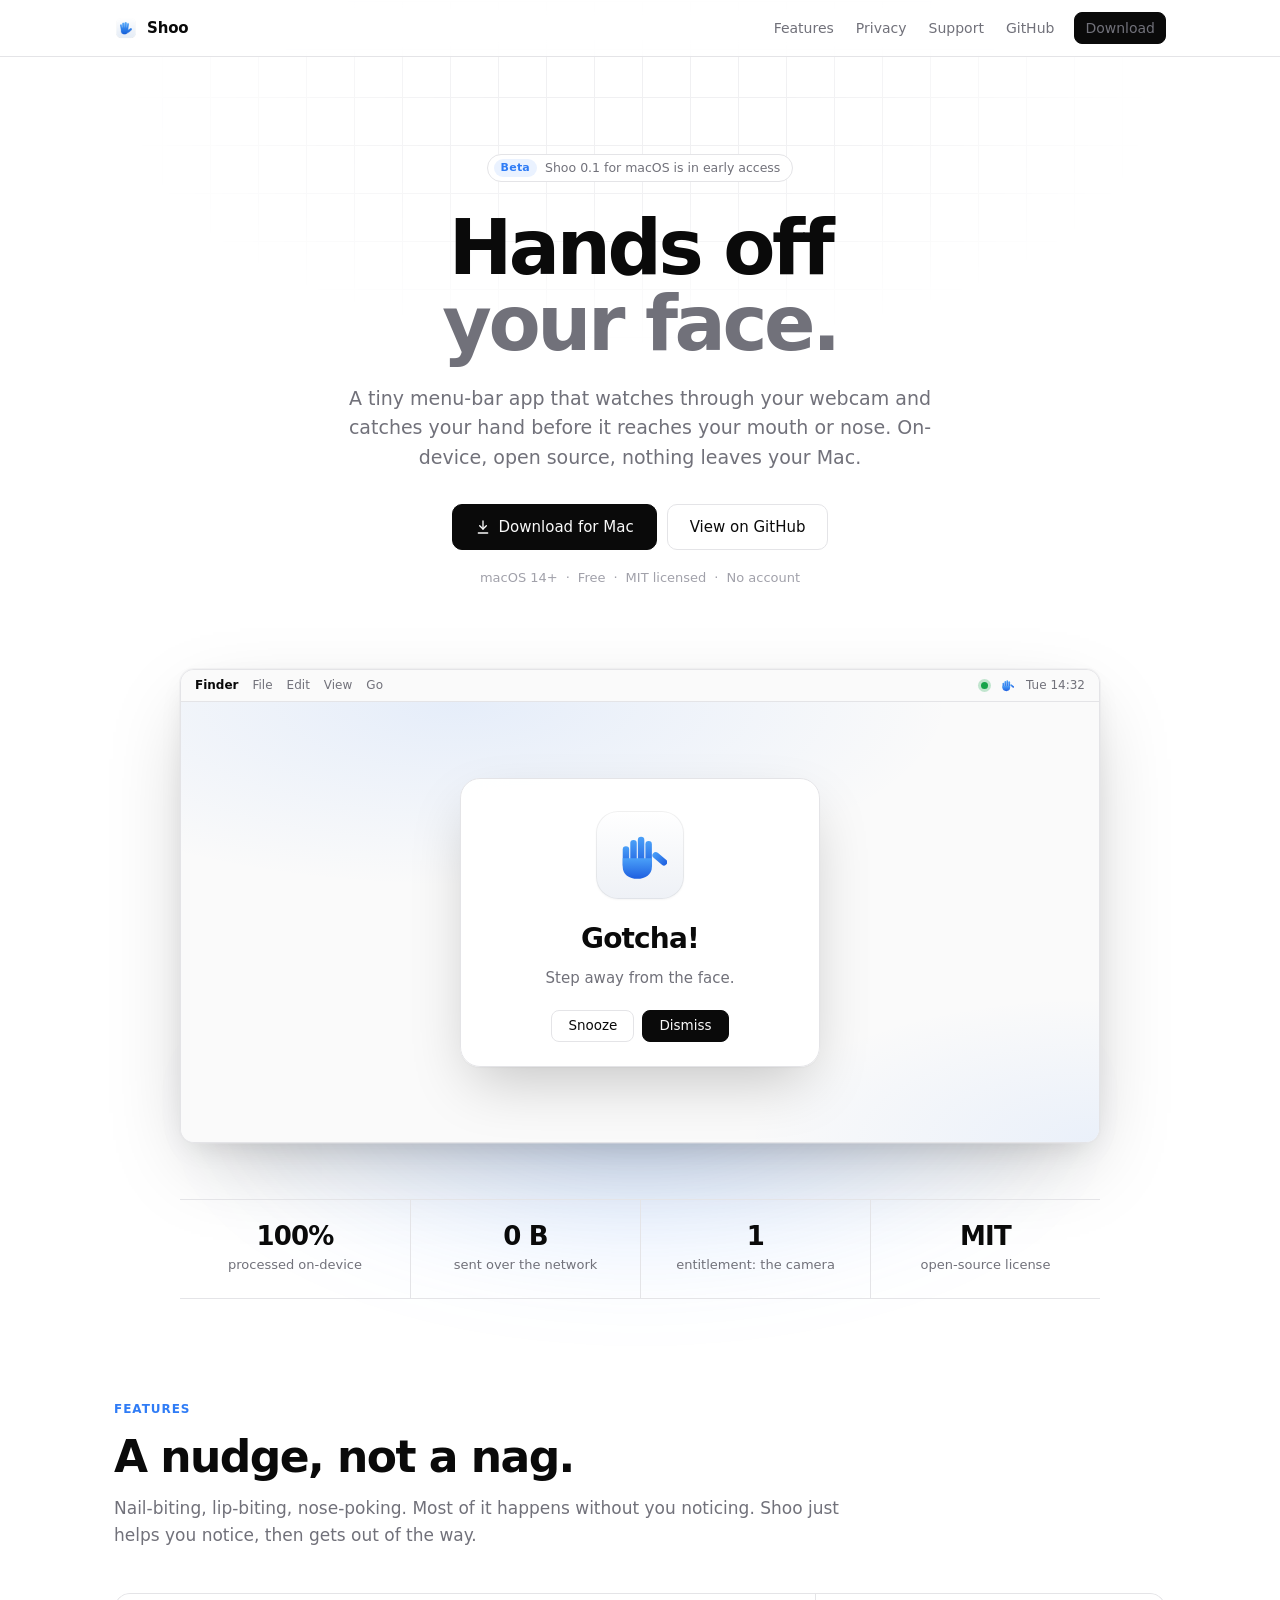
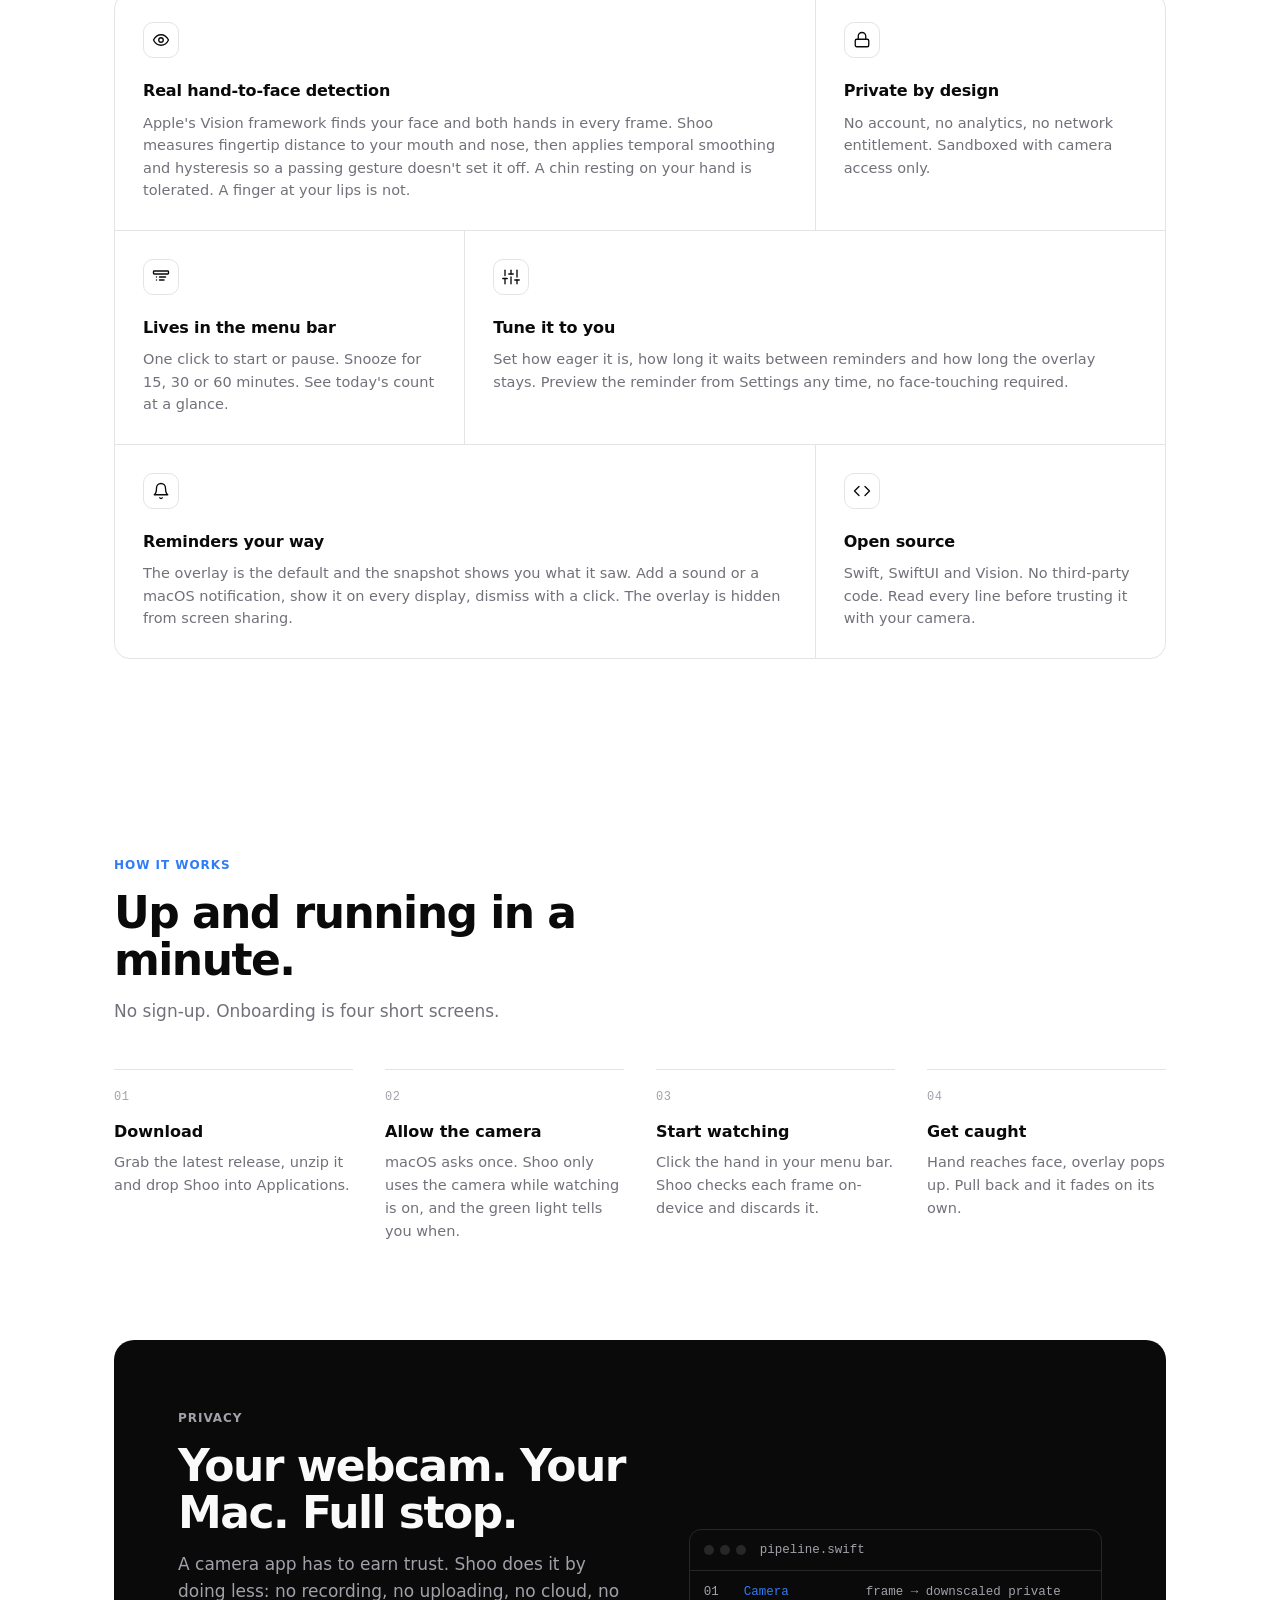
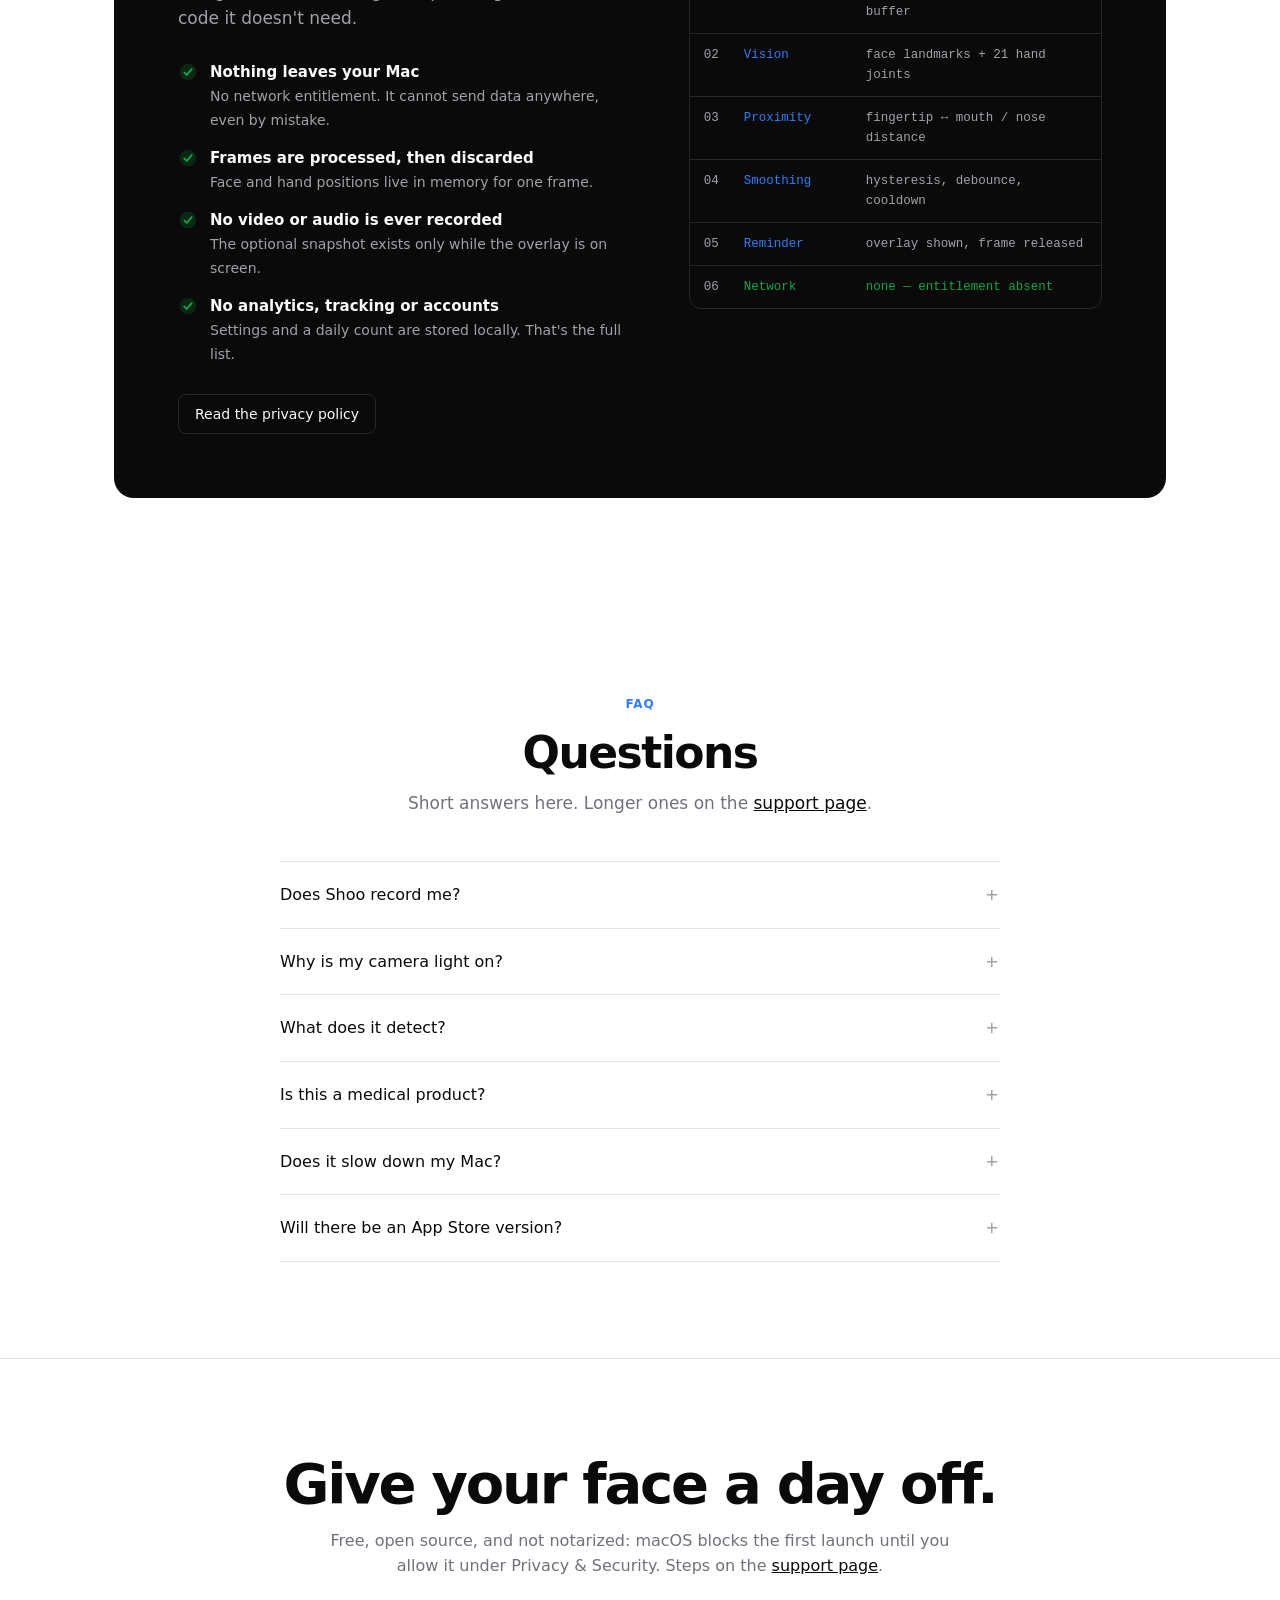
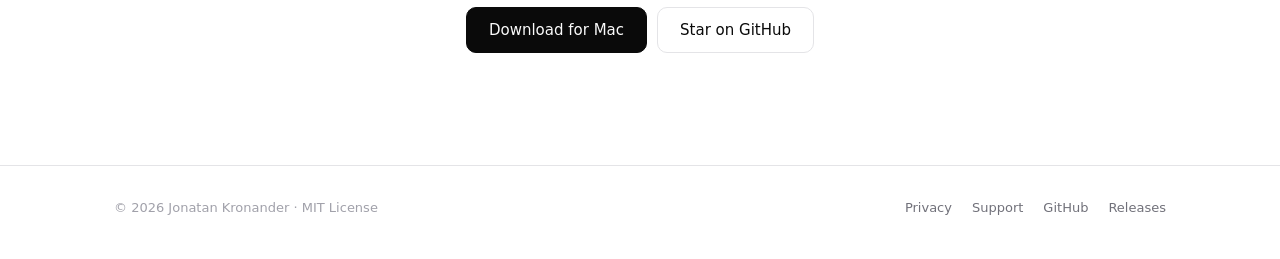
==== commit 2b59b5a8: "docs: lead with the Open Anyway steps and refresh the README hero image First-launch instructions on" ====
--- a/site/index.html
+++ b/site/index.html
@@ -241,7 +241,7 @@
   <div class="cta-final">
     <div class="wrap">
       <h2>Give your face a day off.</h2>
-      <p>Free, open source, and unsigned: macOS will ask you to confirm the first launch. Right-click the app and choose Open. Details on the <a href="support.html#install" style="color:var(--text);text-decoration:underline">support page</a>.</p>
+      <p>Free, open source, and not notarized: macOS blocks the first launch until you allow it under Privacy &amp; Security. Steps on the <a href="support.html#first-launch" style="color:var(--text);text-decoration:underline">support page</a>.</p>
       <div class="cta-row">
         <a class="btn btn-primary btn-lg" href="https://github.com/jkkronk/shoo/releases">Download for Mac</a>
         <a class="btn btn-secondary btn-lg" href="https://github.com/jkkronk/shoo">Star on GitHub</a>
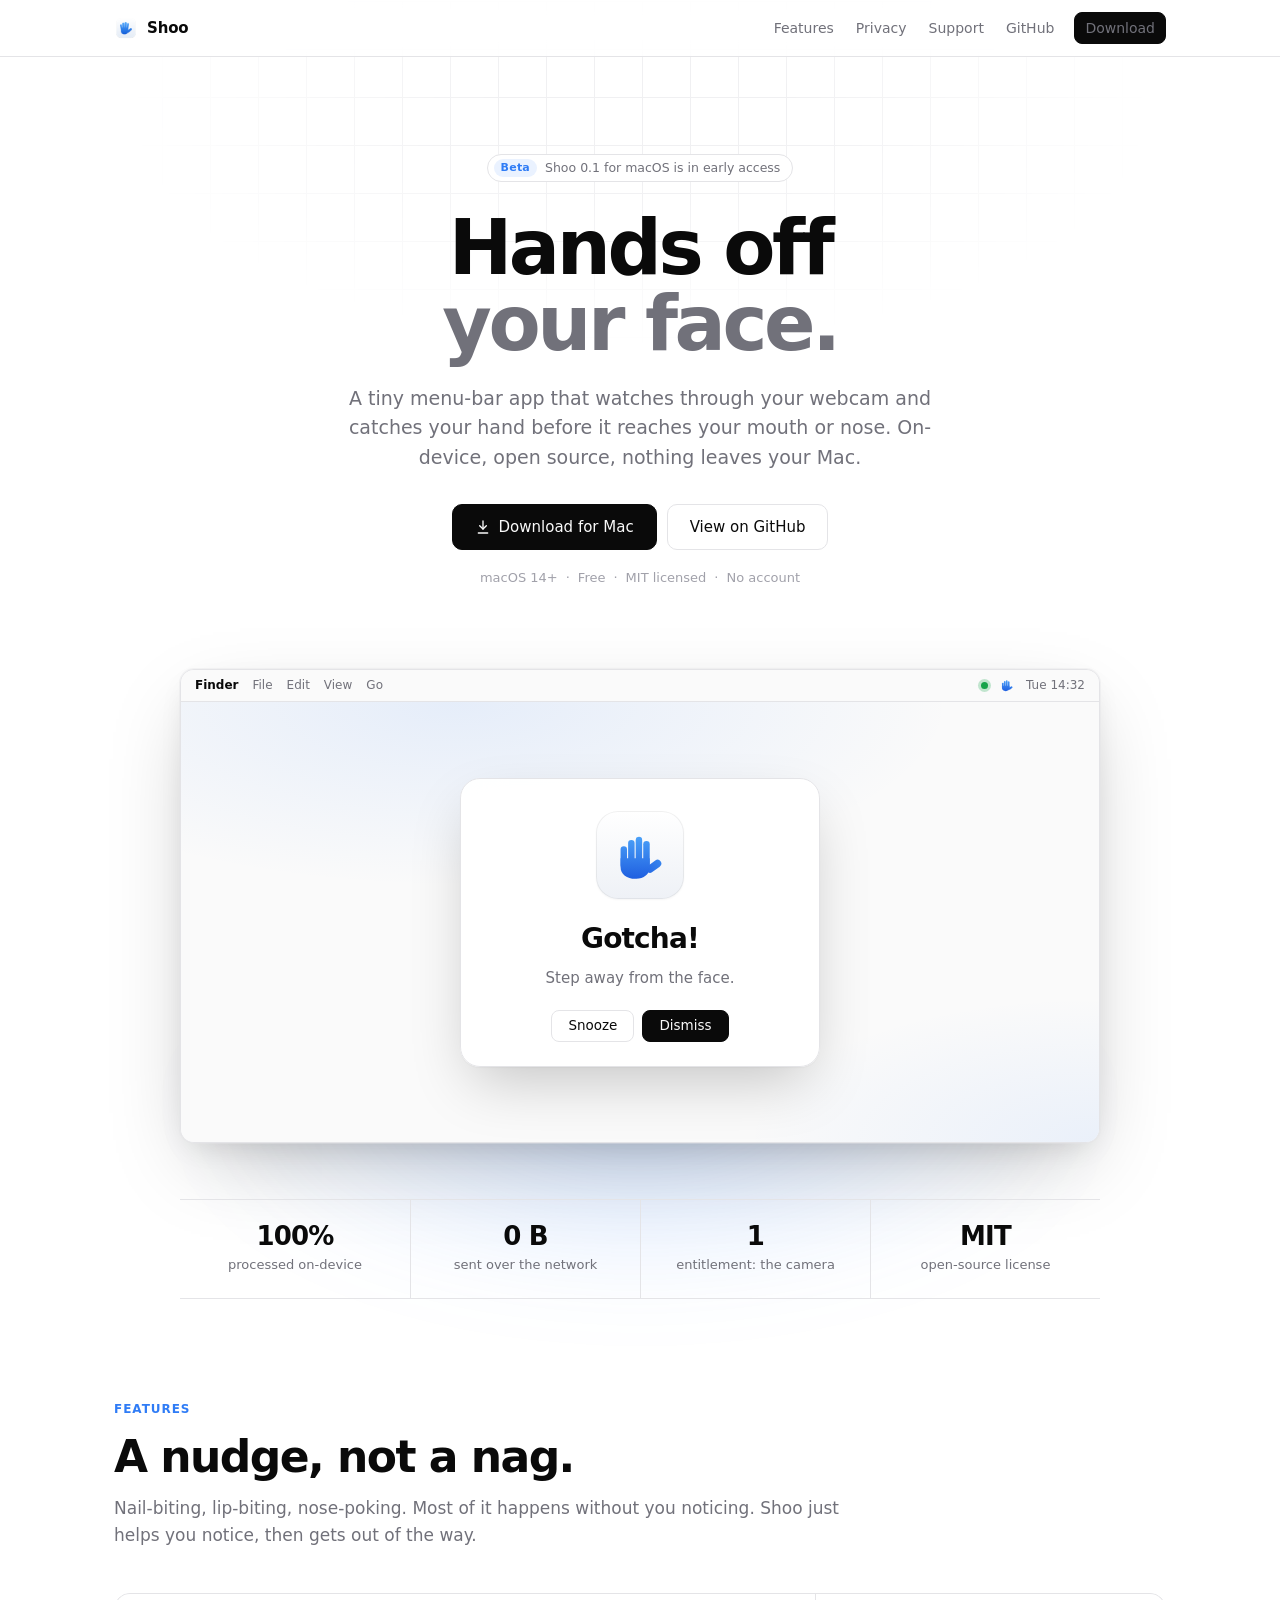
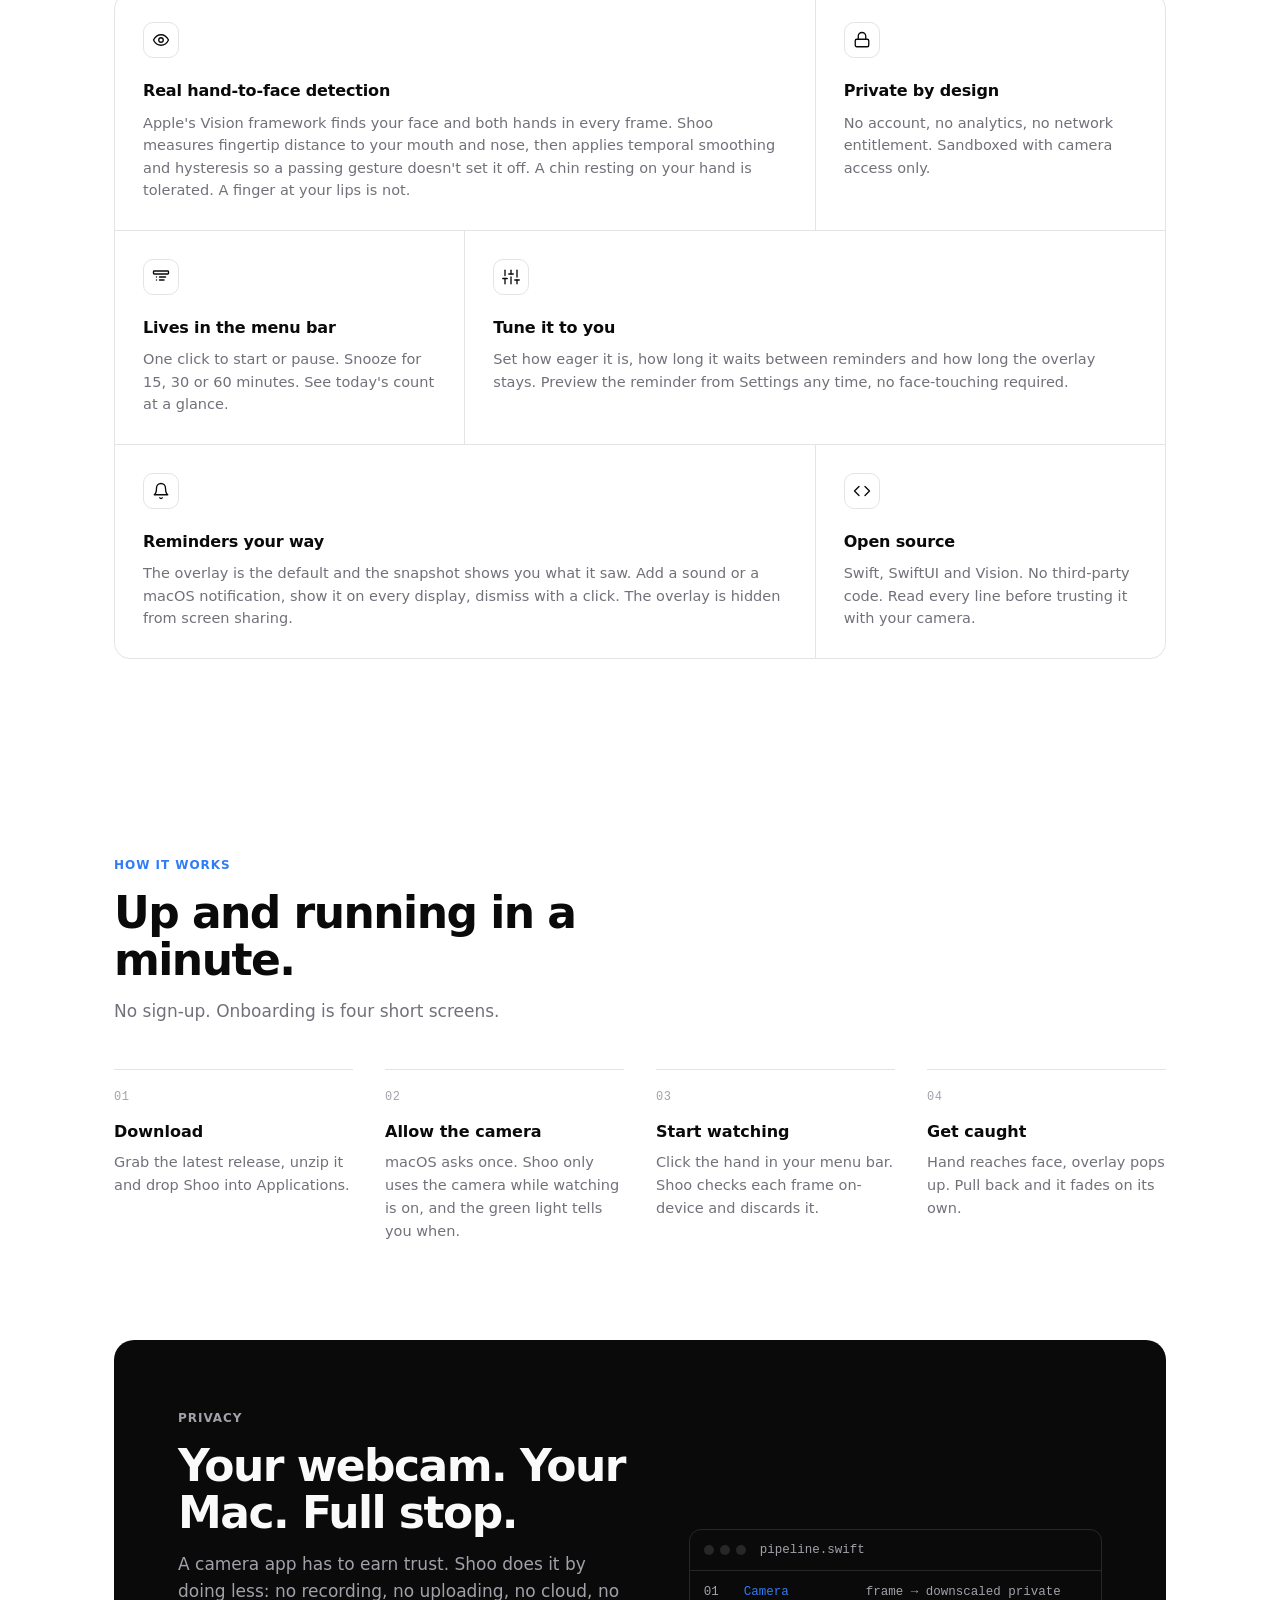
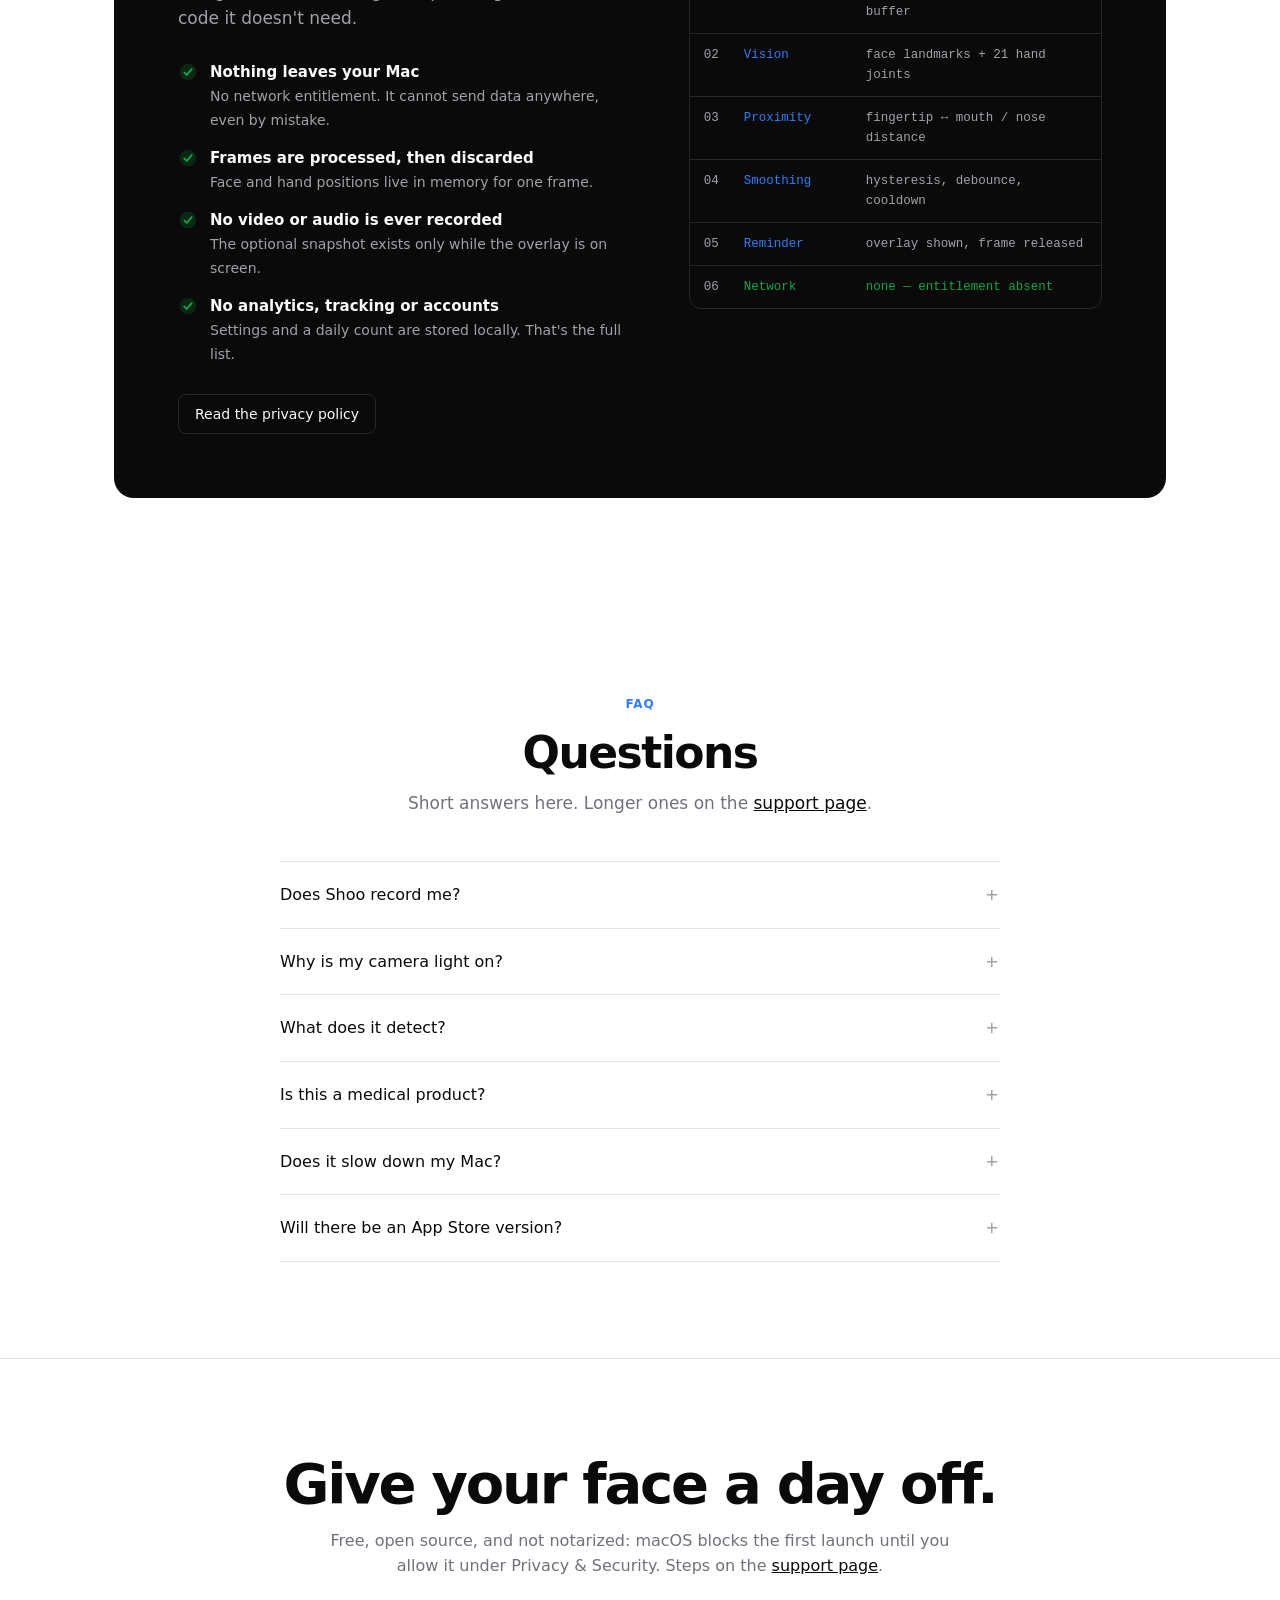
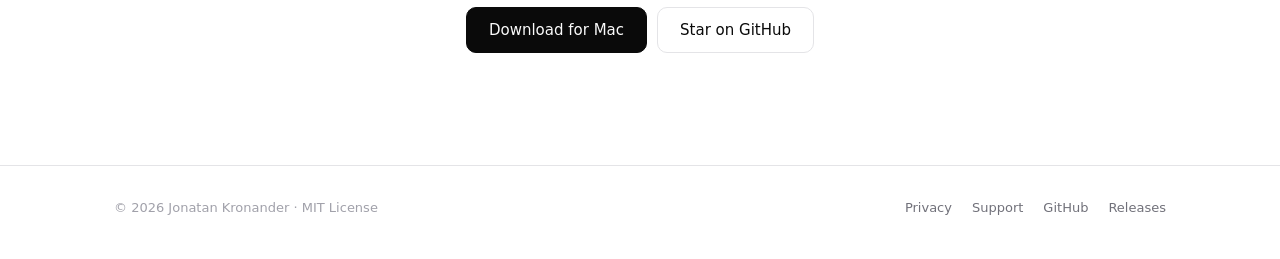
==== commit 62527ed4: "art: fix the hand symbol's thumb and gradient seams The thumb was a bar pivoting from above the palm" ====
--- a/site/index.html
+++ b/site/index.html
@@ -19,18 +19,18 @@
 
 <svg width="0" height="0" style="position:absolute" aria-hidden="true">
   <defs>
-    <linearGradient id="handGrad" x1="0" y1="0" x2="0" y2="1">
+    <linearGradient id="handGrad" gradientUnits="userSpaceOnUse" x1="0" y1="16" x2="0" y2="94">
       <stop offset="0" stop-color="#4aa0f8"/>
       <stop offset="1" stop-color="#1f5fe0"/>
     </linearGradient>
     <symbol id="hand" viewBox="0 0 100 100">
       <g fill="url(#handGrad)">
-        <rect x="18" y="34" width="12" height="40" rx="6"/>
-        <rect x="32" y="22" width="12" height="52" rx="6"/>
-        <rect x="46" y="16" width="12" height="58" rx="6"/>
-        <rect x="60" y="24" width="12" height="50" rx="6"/>
-        <rect x="70" y="46" width="12" height="32" rx="6" transform="rotate(-50 76 48)"/>
-        <path d="M18 56 H72 V72 C72 86 60 94 45 94 C30 94 18 86 18 72 Z"/>
+        <rect x="14" y="34" width="12" height="40" rx="6"/>
+        <rect x="28" y="22" width="12" height="52" rx="6"/>
+        <rect x="42" y="16" width="12" height="58" rx="6"/>
+        <rect x="56" y="24" width="12" height="50" rx="6"/>
+        <rect x="56" y="49" width="14" height="31" rx="7" transform="rotate(54 63 80)"/>
+        <path d="M14 56 H68 V72 C68 86 56 94 41 94 C26 94 14 86 14 72 Z"/>
       </g>
     </symbol>
     <symbol id="check" viewBox="0 0 24 24">
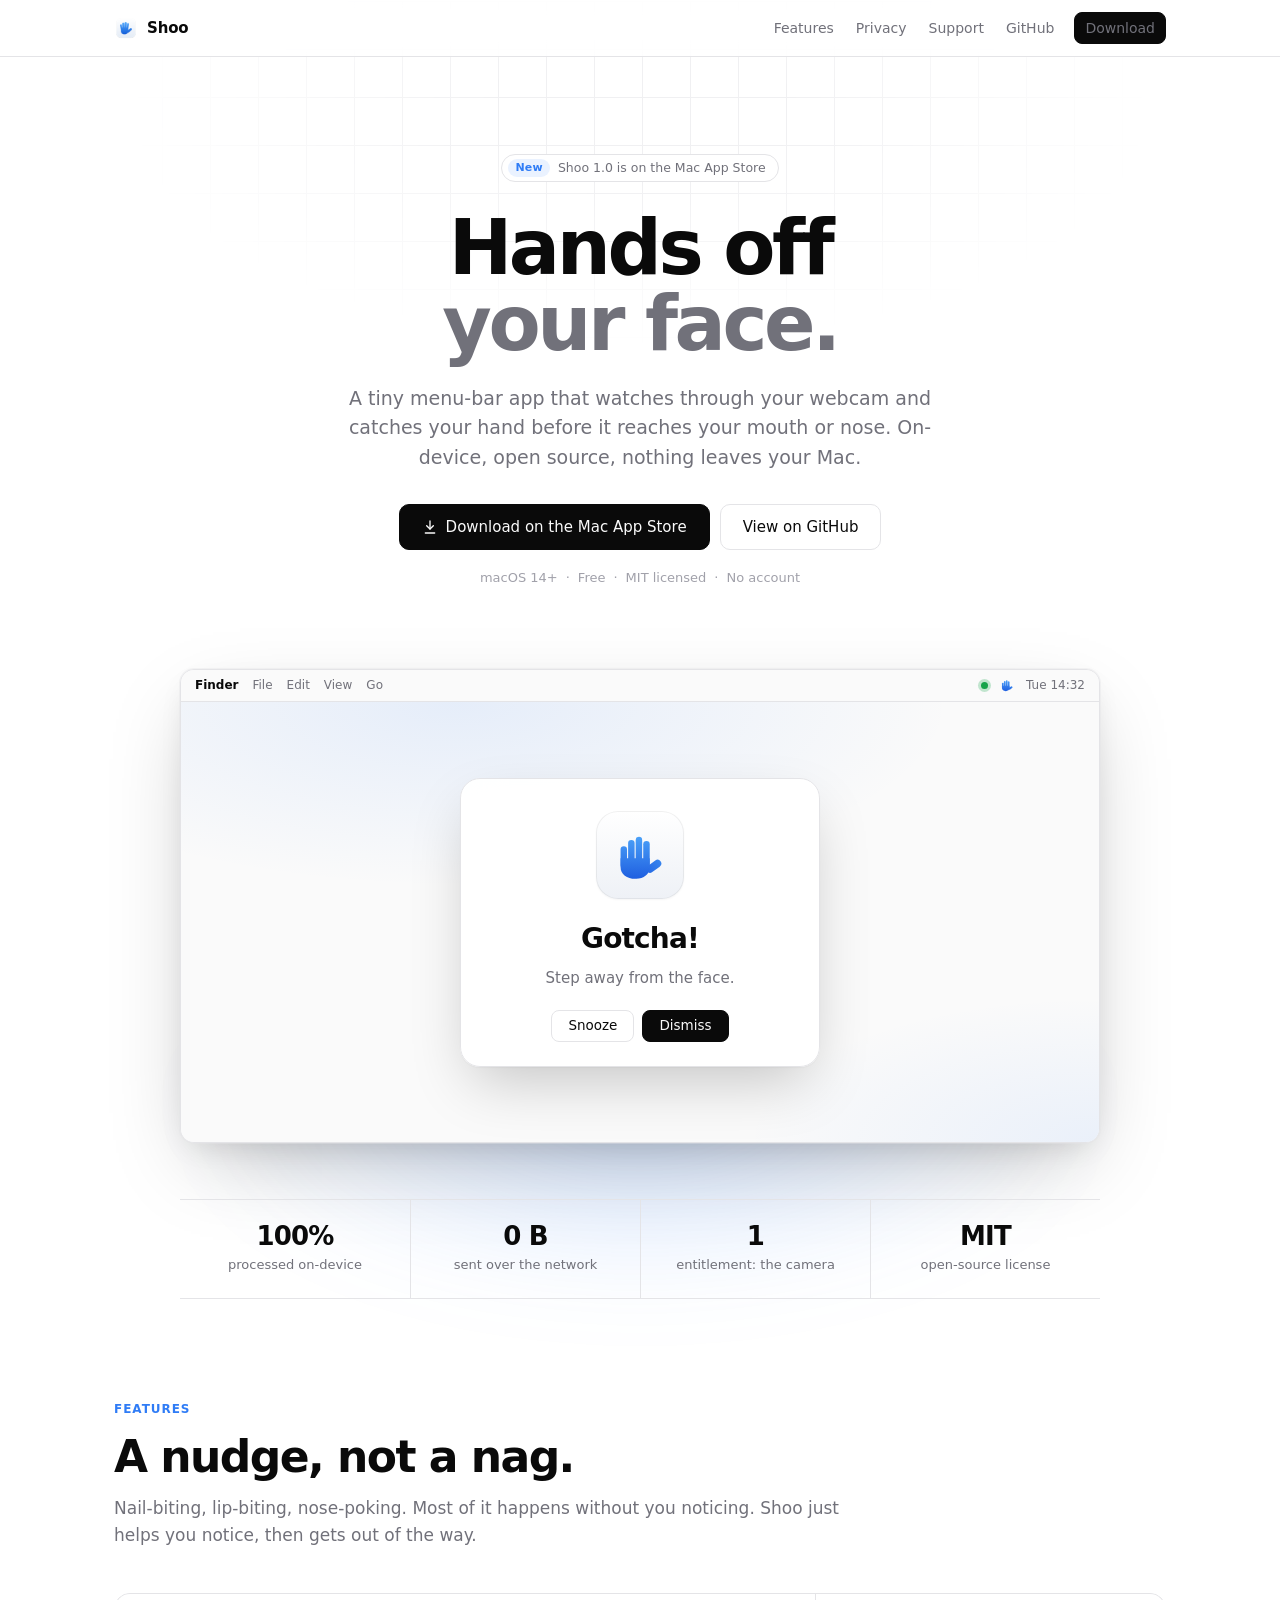
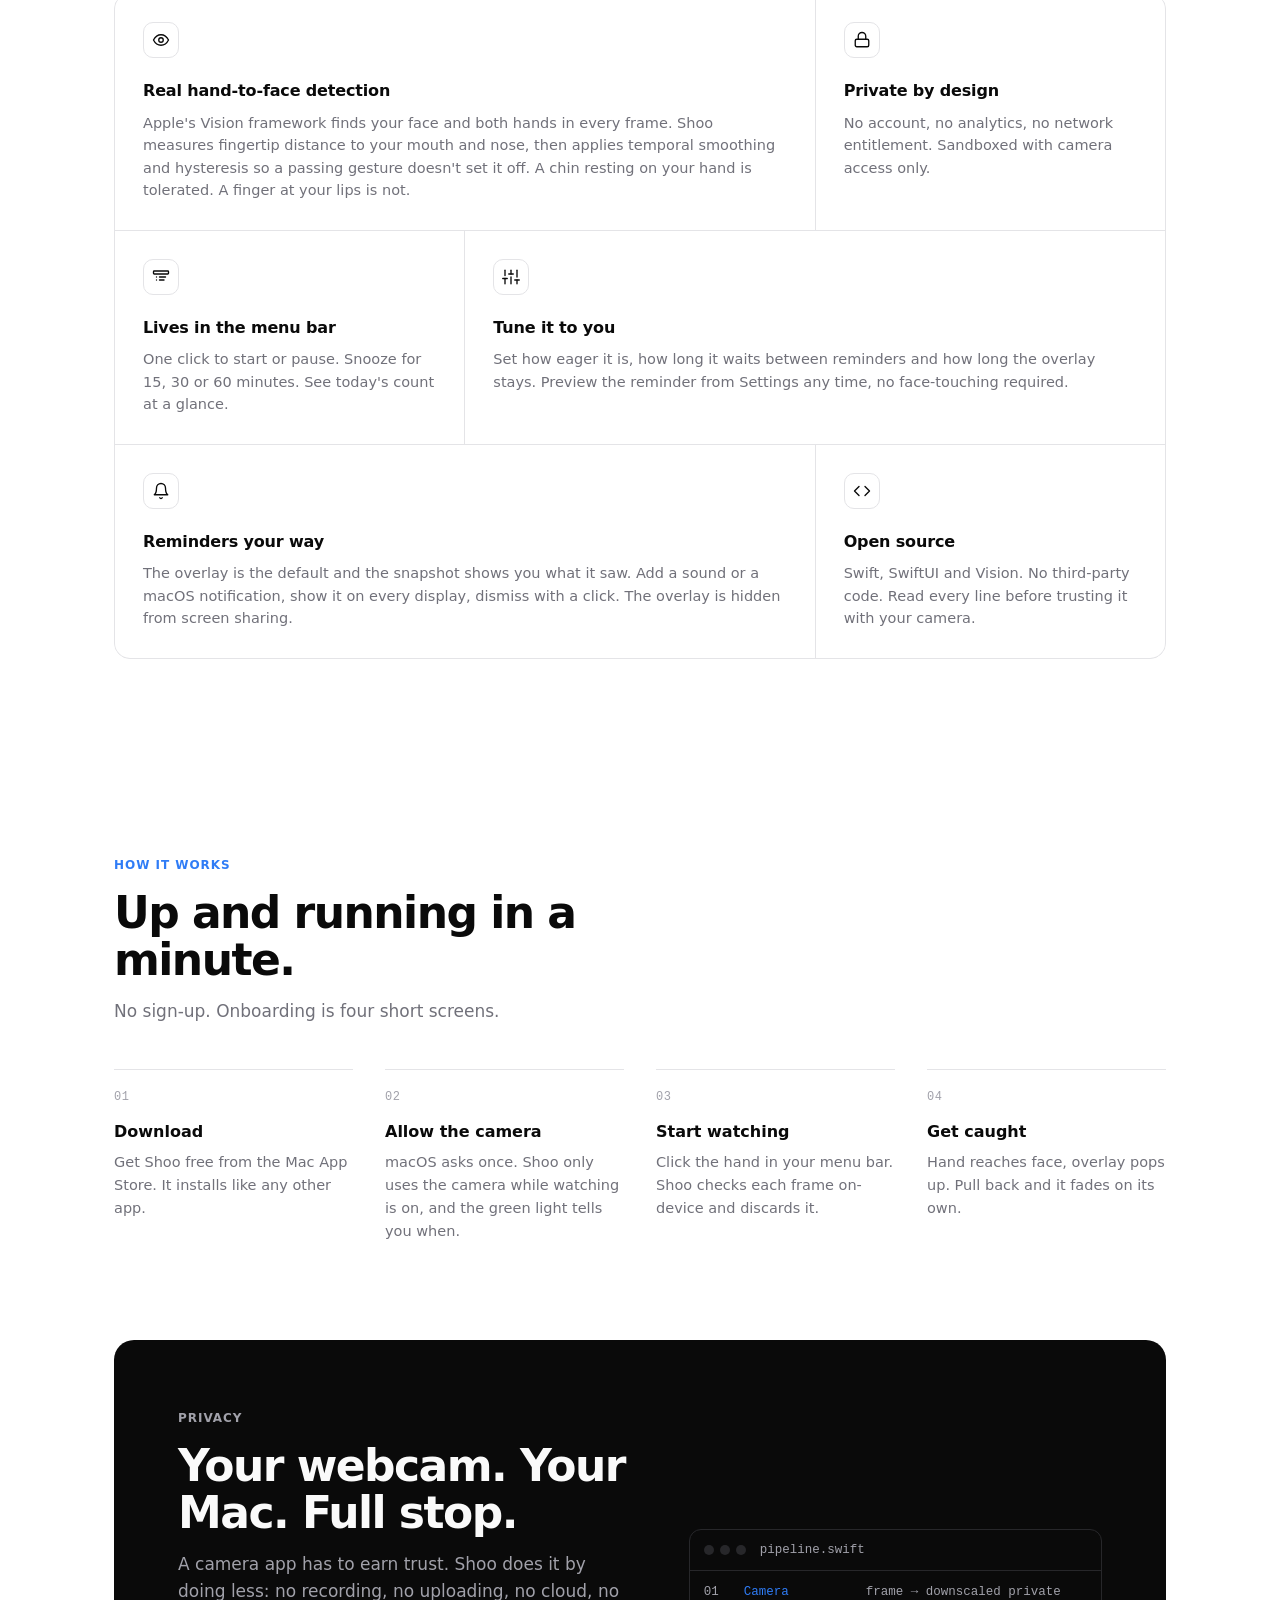
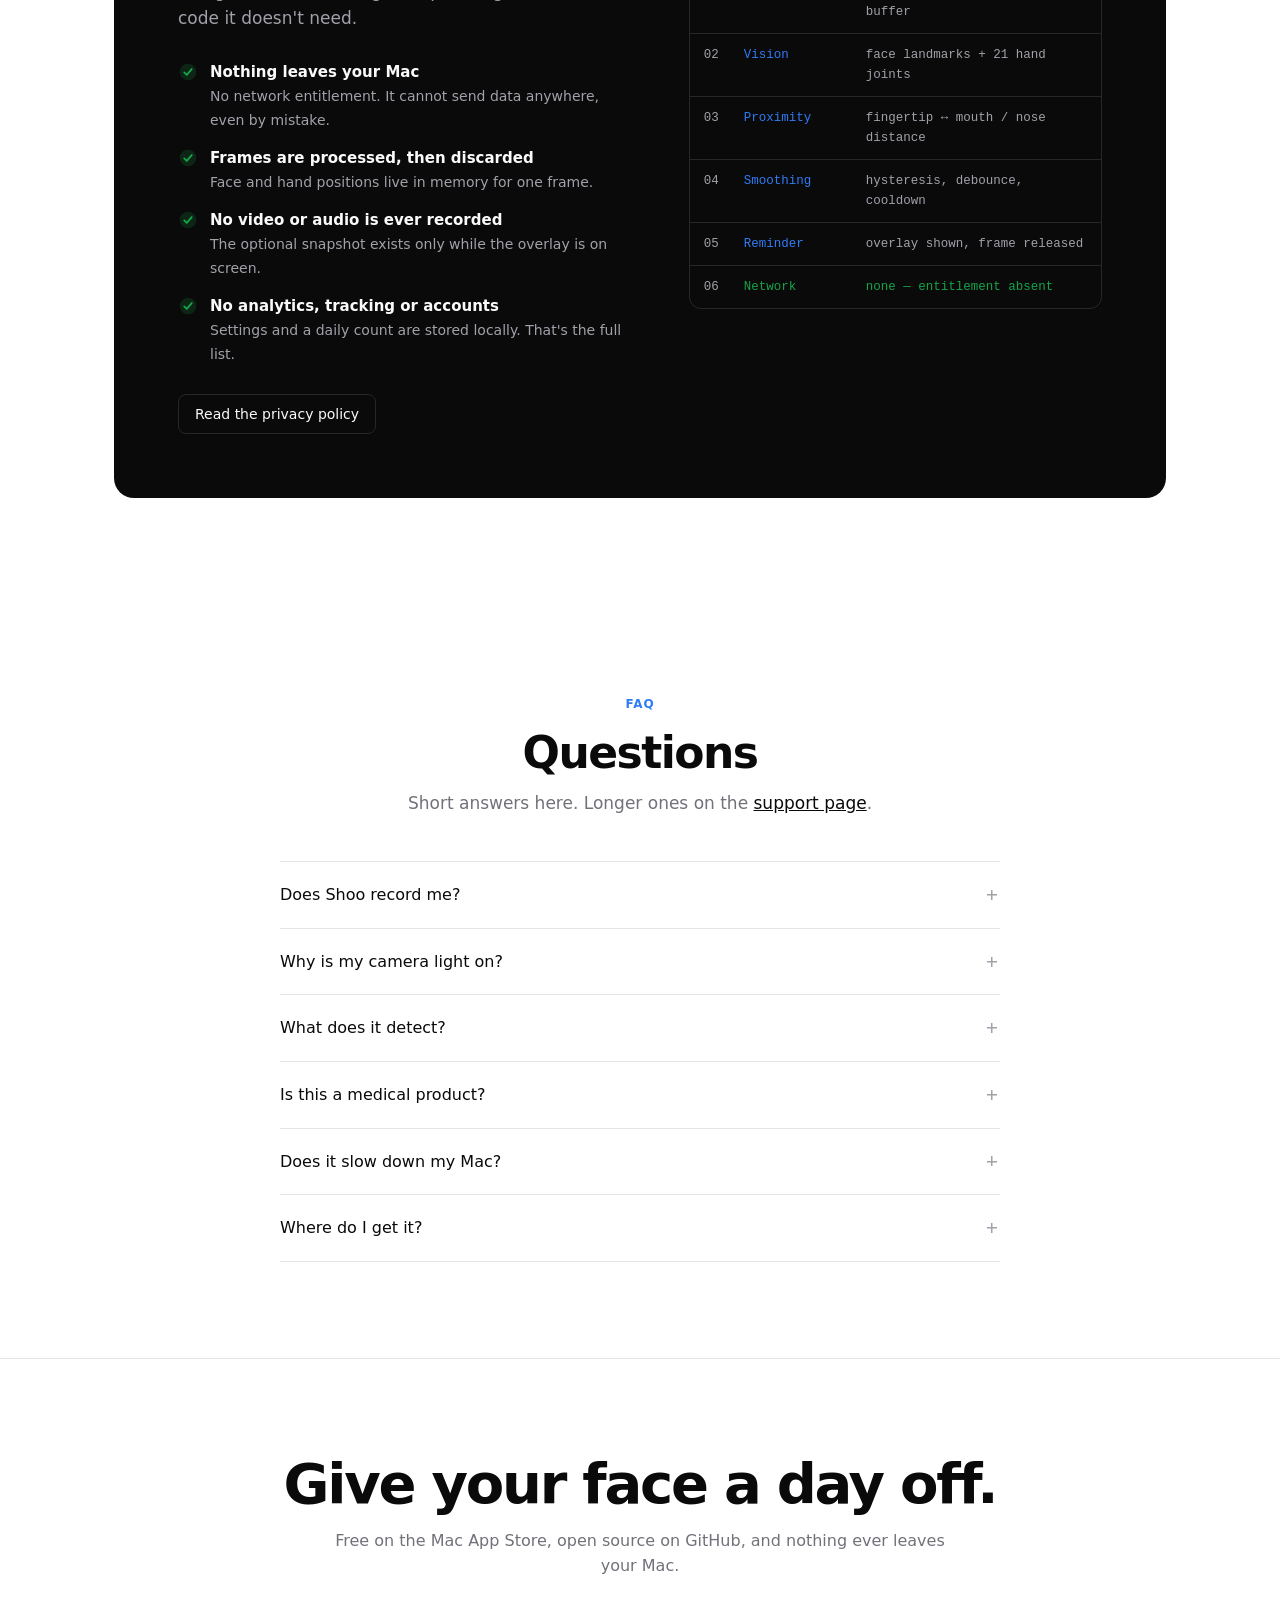
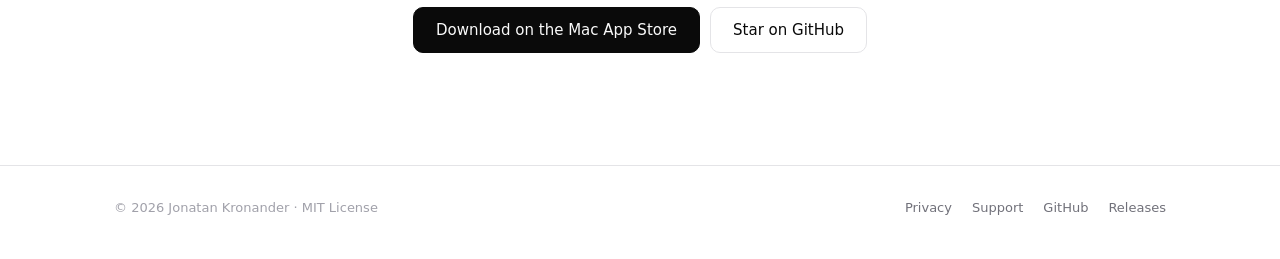
==== commit 54b577ed: "docs, site: point downloads at the Mac App Store listing Shoo 1.0 is live on the Mac App Store (id68" ====
--- a/site/index.html
+++ b/site/index.html
@@ -4,7 +4,8 @@
   <meta charset="utf-8">
   <meta name="viewport" content="width=device-width, initial-scale=1">
   <title>Shoo — Hands off your face</title>
-  <meta name="description" content="Shoo is a free, open-source macOS menu-bar app that notices when your hand reaches your face and gently reminds you to stop. Everything runs on-device. Nothing leaves your Mac.">
+  <meta name="description" content="Shoo is a free, open-source macOS menu-bar app that notices when your hand reaches your face and gently reminds you to stop. Available on the Mac App Store. Everything runs on-device. Nothing leaves your Mac.">
+  <meta name="apple-itunes-app" content="app-id=6822772523">
   <link rel="icon" href="assets/favicon.png" type="image/png">
   <link rel="apple-touch-icon" href="assets/apple-touch-icon.png">
   <link rel="stylesheet" href="style.css">
@@ -51,7 +52,7 @@
       <a href="#privacy" class="hide-sm">Privacy</a>
       <a href="support.html">Support</a>
       <a href="https://github.com/jkkronk/shoo">GitHub</a>
-      <a class="btn btn-primary btn-sm" href="https://github.com/jkkronk/shoo/releases">Download</a>
+      <a class="btn btn-primary btn-sm" href="https://apps.apple.com/app/id6822772523">Download</a>
     </nav>
   </div>
 </header>
@@ -60,9 +61,9 @@
 
   <div class="wrap">
     <section class="hero">
-      <a class="pill" href="https://github.com/jkkronk/shoo/releases">
-        <span class="tag">Beta</span>
-        Shoo 0.1 for macOS is in early access
+      <a class="pill" href="https://apps.apple.com/app/id6822772523">
+        <span class="tag">New</span>
+        Shoo 1.0 is on the Mac App Store
       </a>
       <h1>Hands off<br><span class="dim">your face.</span></h1>
       <p class="lead">
@@ -70,9 +71,9 @@
         before it reaches your mouth or nose. On-device, open source, nothing leaves your Mac.
       </p>
       <div class="cta-row">
-        <a class="btn btn-primary btn-lg" href="https://github.com/jkkronk/shoo/releases">
+        <a class="btn btn-primary btn-lg" href="https://apps.apple.com/app/id6822772523">
           <svg viewBox="0 0 24 24" fill="none" stroke="currentColor" stroke-width="2" stroke-linecap="round" stroke-linejoin="round" aria-hidden="true"><path d="M12 3v12"/><path d="m7 10 5 5 5-5"/><path d="M5 21h14"/></svg>
-          Download for Mac
+          Download on the Mac App Store
         </a>
         <a class="btn btn-secondary btn-lg" href="https://github.com/jkkronk/shoo">View on GitHub</a>
       </div>
@@ -155,7 +156,7 @@
       <div class="steps">
         <div class="step">
           <h3>Download</h3>
-          <p>Grab the latest release, unzip it and drop Shoo into Applications.</p>
+          <p>Get Shoo free from the Mac App Store. It installs like any other app.</p>
         </div>
         <div class="step">
           <h3>Allow the camera</h3>
@@ -231,8 +232,8 @@
           <p>Shoo caps the frame rate and downscales each frame before analysis, so it stays light. You can pause it any time from the menu bar.</p>
         </details>
         <details>
-          <summary>Will there be an App Store version?</summary>
-          <p>It's being worked on. Until then, download the zipped app from GitHub Releases or build it yourself from source.</p>
+          <summary>Where do I get it?</summary>
+          <p>From the <a href="https://apps.apple.com/app/id6822772523">Mac App Store</a>, free. Prefer open source all the way down? Build it from the <a href="https://github.com/jkkronk/shoo">source on GitHub</a>, or grab the unsigned zip from <a href="https://github.com/jkkronk/shoo/releases">GitHub Releases</a>. Install only one of them.</p>
         </details>
       </div>
     </section>
@@ -241,9 +242,9 @@
   <div class="cta-final">
     <div class="wrap">
       <h2>Give your face a day off.</h2>
-      <p>Free, open source, and not notarized: macOS blocks the first launch until you allow it under Privacy &amp; Security. Steps on the <a href="support.html#first-launch" style="color:var(--text);text-decoration:underline">support page</a>.</p>
+      <p>Free on the Mac App Store, open source on GitHub, and nothing ever leaves your Mac.</p>
       <div class="cta-row">
-        <a class="btn btn-primary btn-lg" href="https://github.com/jkkronk/shoo/releases">Download for Mac</a>
+        <a class="btn btn-primary btn-lg" href="https://apps.apple.com/app/id6822772523">Download on the Mac App Store</a>
         <a class="btn btn-secondary btn-lg" href="https://github.com/jkkronk/shoo">Star on GitHub</a>
       </div>
     </div>
